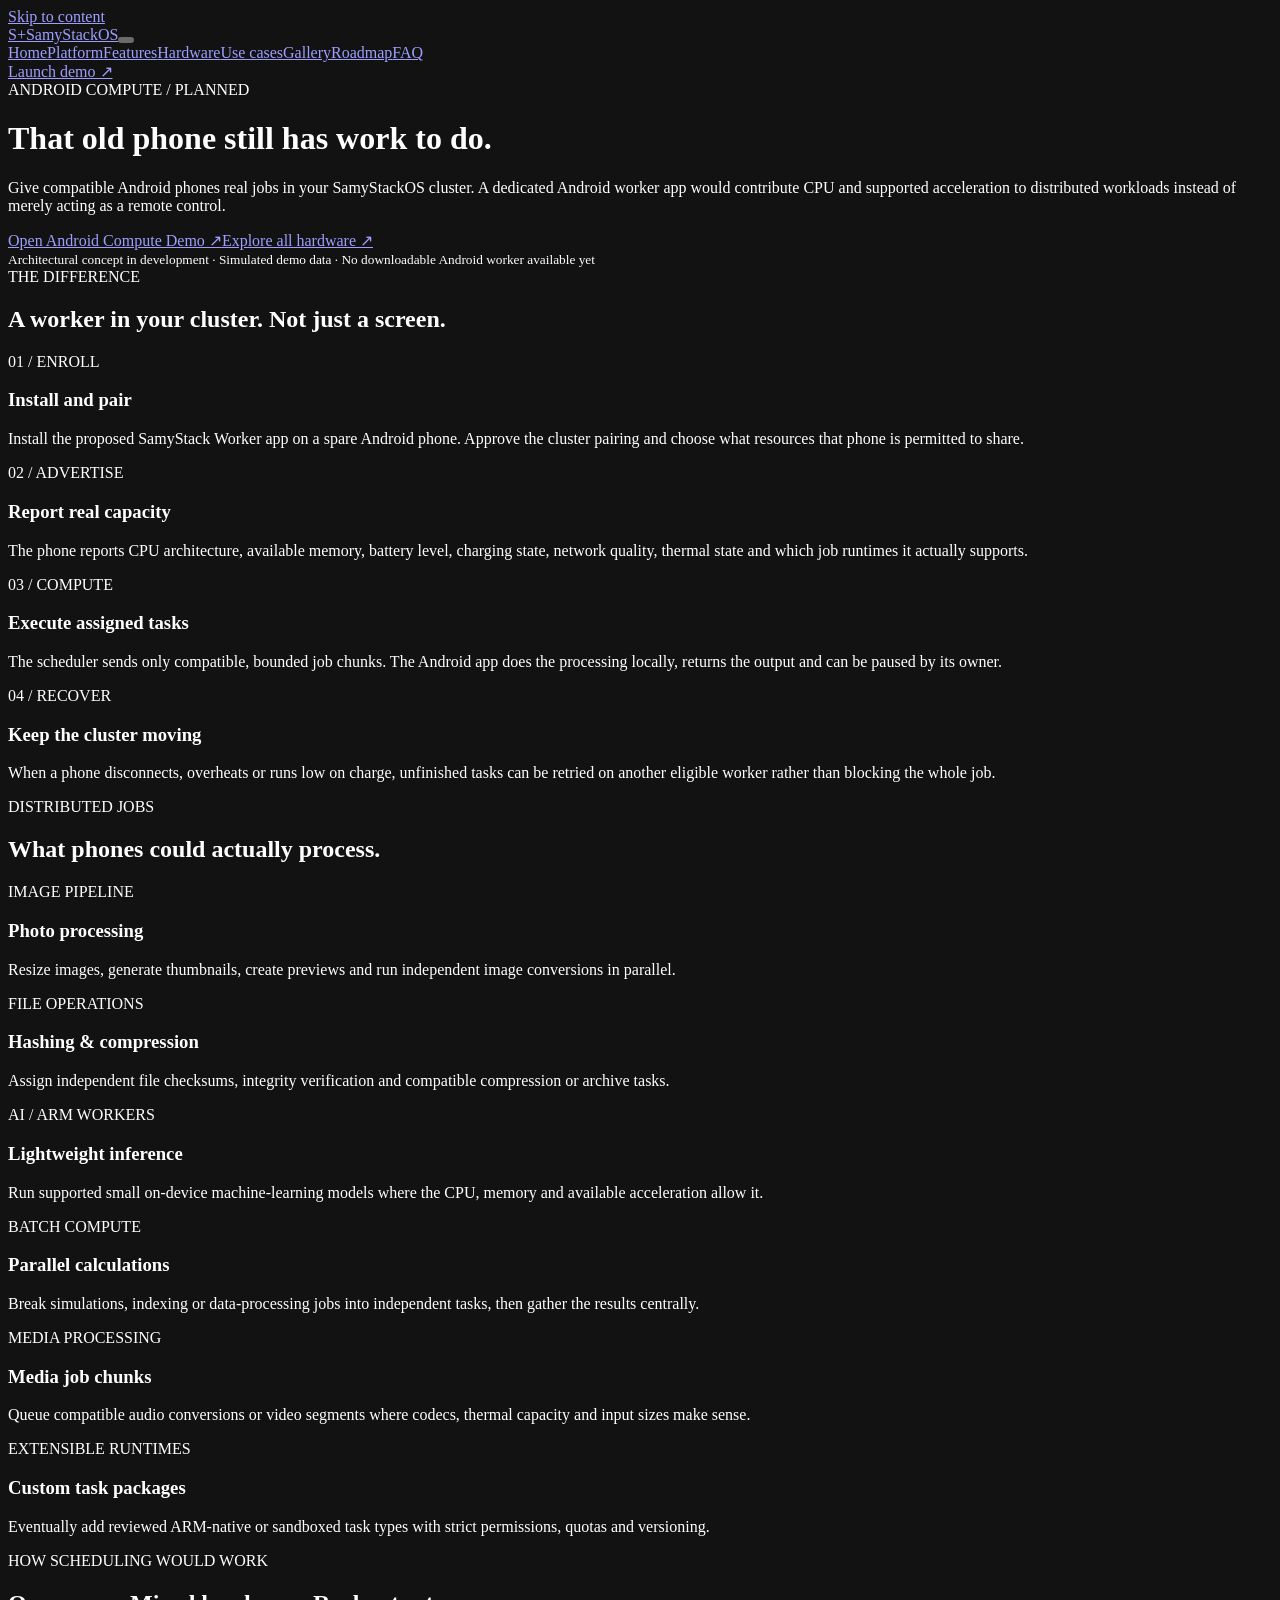
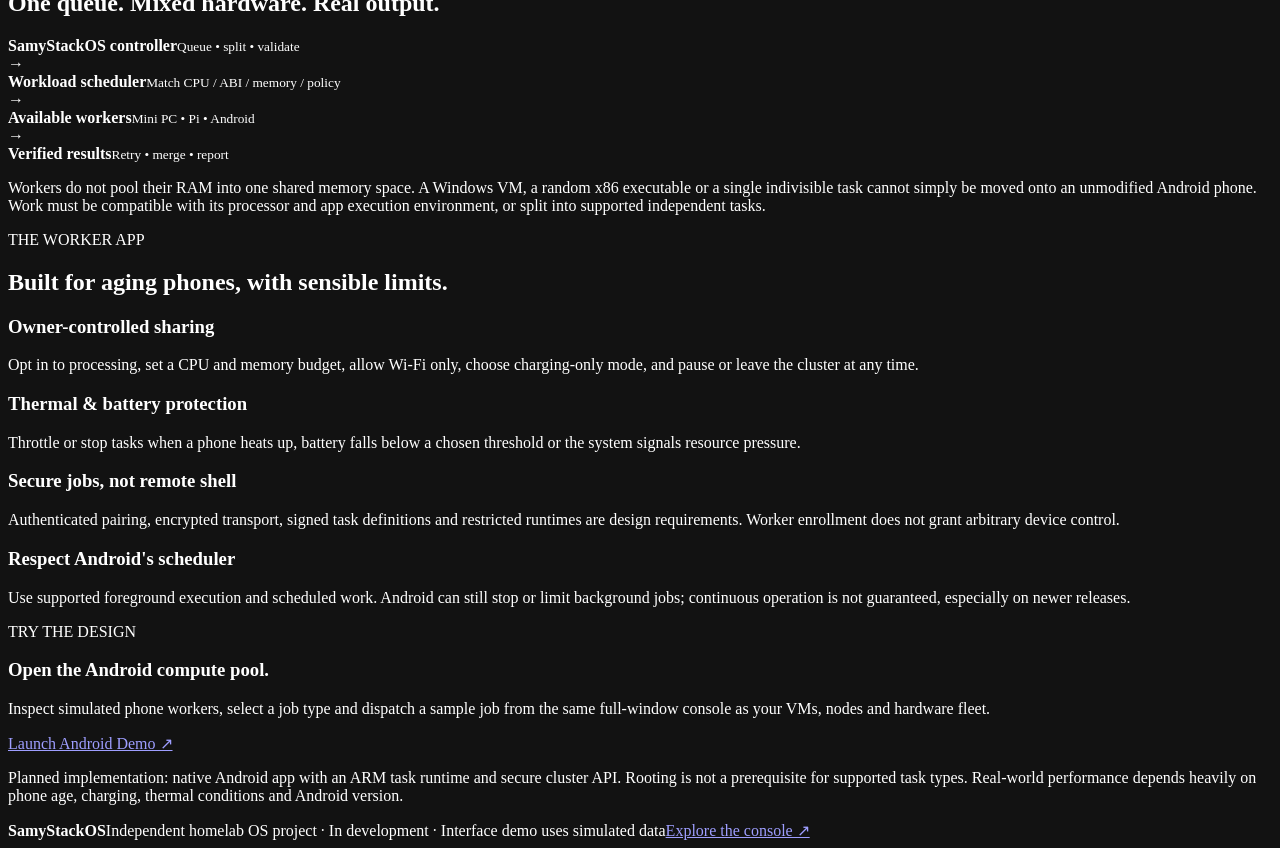
==== docs/android/index.html @ e575b6f7 "Add Android distributed compute worker architecture page" ====
<!doctype html><html lang="en"><head><meta charset="utf-8"><meta name="viewport" content="width=device-width,initial-scale=1"><meta name="theme-color" content="#101720"><meta name="color-scheme" content="dark"><meta name="description" content="Turn compatible spare Android phones into opt-in distributed compute workers for your SamyStackOS cluster."><title>Android Compute Workers | SamyStackOS</title><link rel="icon" href="/favicon.svg" type="image/svg+xml"><link rel="stylesheet" href="/styles.css?v=pages-20261114-1"><link rel="stylesheet" href="/site-v2.css?v=pages-20261114-1"><script src="/app.js?v=pages-20261114-1" defer></script></head><body class="multipage"><a href="#main" class="skip">Skip to content</a><header class="multi-header"><div class="multi-container multi-header-inner"><a class="multi-logo" href="/"><span class="multi-logo-badge">S+</span>SamyStack<span>OS</span></a><button class="nav-toggle" aria-label="Open menu" aria-controls="nav" aria-expanded="false" type="button"><span></span><span></span><span></span></button><nav class="nav multi-nav" id="nav"><a href="/">Home</a><a href="/platform/">Platform</a><a href="/features/">Features</a><a href="/hardware/">Hardware</a><a href="/use-cases/">Use cases</a><a href="/gallery/">Gallery</a><a href="/roadmap/">Roadmap</a><a href="/faq/">FAQ</a></nav><a class="multi-demo-link" href="/demo/?view=hardware">Launch demo ↗</a></div></header><main id="main">
<div class="multi-intro android-intro"><div class="multi-container"><span class="multi-eyebrow">ANDROID COMPUTE / PLANNED</span><h1>That old phone still has work to do.</h1><p>Give compatible Android phones real jobs in your SamyStackOS cluster. A dedicated Android worker app would contribute CPU and supported acceleration to distributed workloads instead of merely acting as a remote control.</p><div class="multi-buttons"><a class="multi-primary" href="/demo/?view=android">Open Android Compute Demo ↗</a><a class="multi-secondary" href="/hardware/">Explore all hardware ↗</a></div><small class="android-fine">Architectural concept in development · Simulated demo data · No downloadable Android worker available yet</small></div></div>
<section class="multi-block"><div class="multi-container"><span class="multi-eyebrow">THE DIFFERENCE</span><h2>A worker in your cluster. Not just a screen.</h2><div class="android-grid">
<article class="android-panel"><span class="android-num">01 / ENROLL</span><h3>Install and pair</h3><p>Install the proposed SamyStack Worker app on a spare Android phone. Approve the cluster pairing and choose what resources that phone is permitted to share.</p></article>
<article class="android-panel"><span class="android-num">02 / ADVERTISE</span><h3>Report real capacity</h3><p>The phone reports CPU architecture, available memory, battery level, charging state, network quality, thermal state and which job runtimes it actually supports.</p></article>
<article class="android-panel"><span class="android-num">03 / COMPUTE</span><h3>Execute assigned tasks</h3><p>The scheduler sends only compatible, bounded job chunks. The Android app does the processing locally, returns the output and can be paused by its owner.</p></article>
<article class="android-panel"><span class="android-num">04 / RECOVER</span><h3>Keep the cluster moving</h3><p>When a phone disconnects, overheats or runs low on charge, unfinished tasks can be retried on another eligible worker rather than blocking the whole job.</p></article></div></div></section>
<section class="multi-block android-tint"><div class="multi-container"><span class="multi-eyebrow">DISTRIBUTED JOBS</span><h2>What phones could actually process.</h2><div class="multi-grid">
<div class="multi-tile"><span class="multi-tile-meta">IMAGE PIPELINE</span><h3>Photo processing</h3><p>Resize images, generate thumbnails, create previews and run independent image conversions in parallel.</p></div>
<div class="multi-tile"><span class="multi-tile-meta">FILE OPERATIONS</span><h3>Hashing & compression</h3><p>Assign independent file checksums, integrity verification and compatible compression or archive tasks.</p></div>
<div class="multi-tile"><span class="multi-tile-meta">AI / ARM WORKERS</span><h3>Lightweight inference</h3><p>Run supported small on-device machine-learning models where the CPU, memory and available acceleration allow it.</p></div>
<div class="multi-tile"><span class="multi-tile-meta">BATCH COMPUTE</span><h3>Parallel calculations</h3><p>Break simulations, indexing or data-processing jobs into independent tasks, then gather the results centrally.</p></div>
<div class="multi-tile"><span class="multi-tile-meta">MEDIA PROCESSING</span><h3>Media job chunks</h3><p>Queue compatible audio conversions or video segments where codecs, thermal capacity and input sizes make sense.</p></div>
<div class="multi-tile"><span class="multi-tile-meta">EXTENSIBLE RUNTIMES</span><h3>Custom task packages</h3><p>Eventually add reviewed ARM-native or sandboxed task types with strict permissions, quotas and versioning.</p></div></div></div></section>
<section class="multi-block"><div class="multi-container"><span class="multi-eyebrow">HOW SCHEDULING WOULD WORK</span><h2>One queue. Mixed hardware. Real output.</h2><div class="android-flow" aria-label="Cluster distributes compatible chunks to compute nodes and Android phones"><div><strong>SamyStackOS controller</strong><small>Queue • split • validate</small></div><span aria-hidden="true">→</span><div><strong>Workload scheduler</strong><small>Match CPU / ABI / memory / policy</small></div><span aria-hidden="true">→</span><div><strong>Available workers</strong><small>Mini PC • Pi • Android</small></div><span aria-hidden="true">→</span><div><strong>Verified results</strong><small>Retry • merge • report</small></div></div><p class="android-note">Workers do not pool their RAM into one shared memory space. A Windows VM, a random x86 executable or a single indivisible task cannot simply be moved onto an unmodified Android phone. Work must be compatible with its processor and app execution environment, or split into supported independent tasks.</p></div></section>
<section class="multi-block android-tint"><div class="multi-container"><span class="multi-eyebrow">THE WORKER APP</span><h2>Built for aging phones, with sensible limits.</h2><div class="android-grid"><article class="android-panel"><h3>Owner-controlled sharing</h3><p>Opt in to processing, set a CPU and memory budget, allow Wi-Fi only, choose charging-only mode, and pause or leave the cluster at any time.</p></article><article class="android-panel"><h3>Thermal & battery protection</h3><p>Throttle or stop tasks when a phone heats up, battery falls below a chosen threshold or the system signals resource pressure.</p></article><article class="android-panel"><h3>Secure jobs, not remote shell</h3><p>Authenticated pairing, encrypted transport, signed task definitions and restricted runtimes are design requirements. Worker enrollment does not grant arbitrary device control.</p></article><article class="android-panel"><h3>Respect Android's scheduler</h3><p>Use supported foreground execution and scheduled work. Android can still stop or limit background jobs; continuous operation is not guaranteed, especially on newer releases.</p></article></div><div class="multi-demo-promo"><div><span class="multi-eyebrow">TRY THE DESIGN</span><h3>Open the Android compute pool.</h3><p>Inspect simulated phone workers, select a job type and dispatch a sample job from the same full-window console as your VMs, nodes and hardware fleet.</p></div><a class="multi-primary" href="/demo/?view=android">Launch Android Demo ↗</a></div><p class="android-fine">Planned implementation: native Android app with an ARM task runtime and secure cluster API. Rooting is not a prerequisite for supported task types. Real-world performance depends heavily on phone age, charging, thermal conditions and Android version.</p></div></section>
</main><footer class="multi-footer"><div class="multi-container"><strong>SamyStackOS</strong><span>Independent homelab OS project · In development · Interface demo uses simulated data</span><a href="/demo/">Explore the console ↗</a></div></footer><div id="demo-toast" class="demo-toast" role="status" aria-live="polite" hidden></div></body></html>
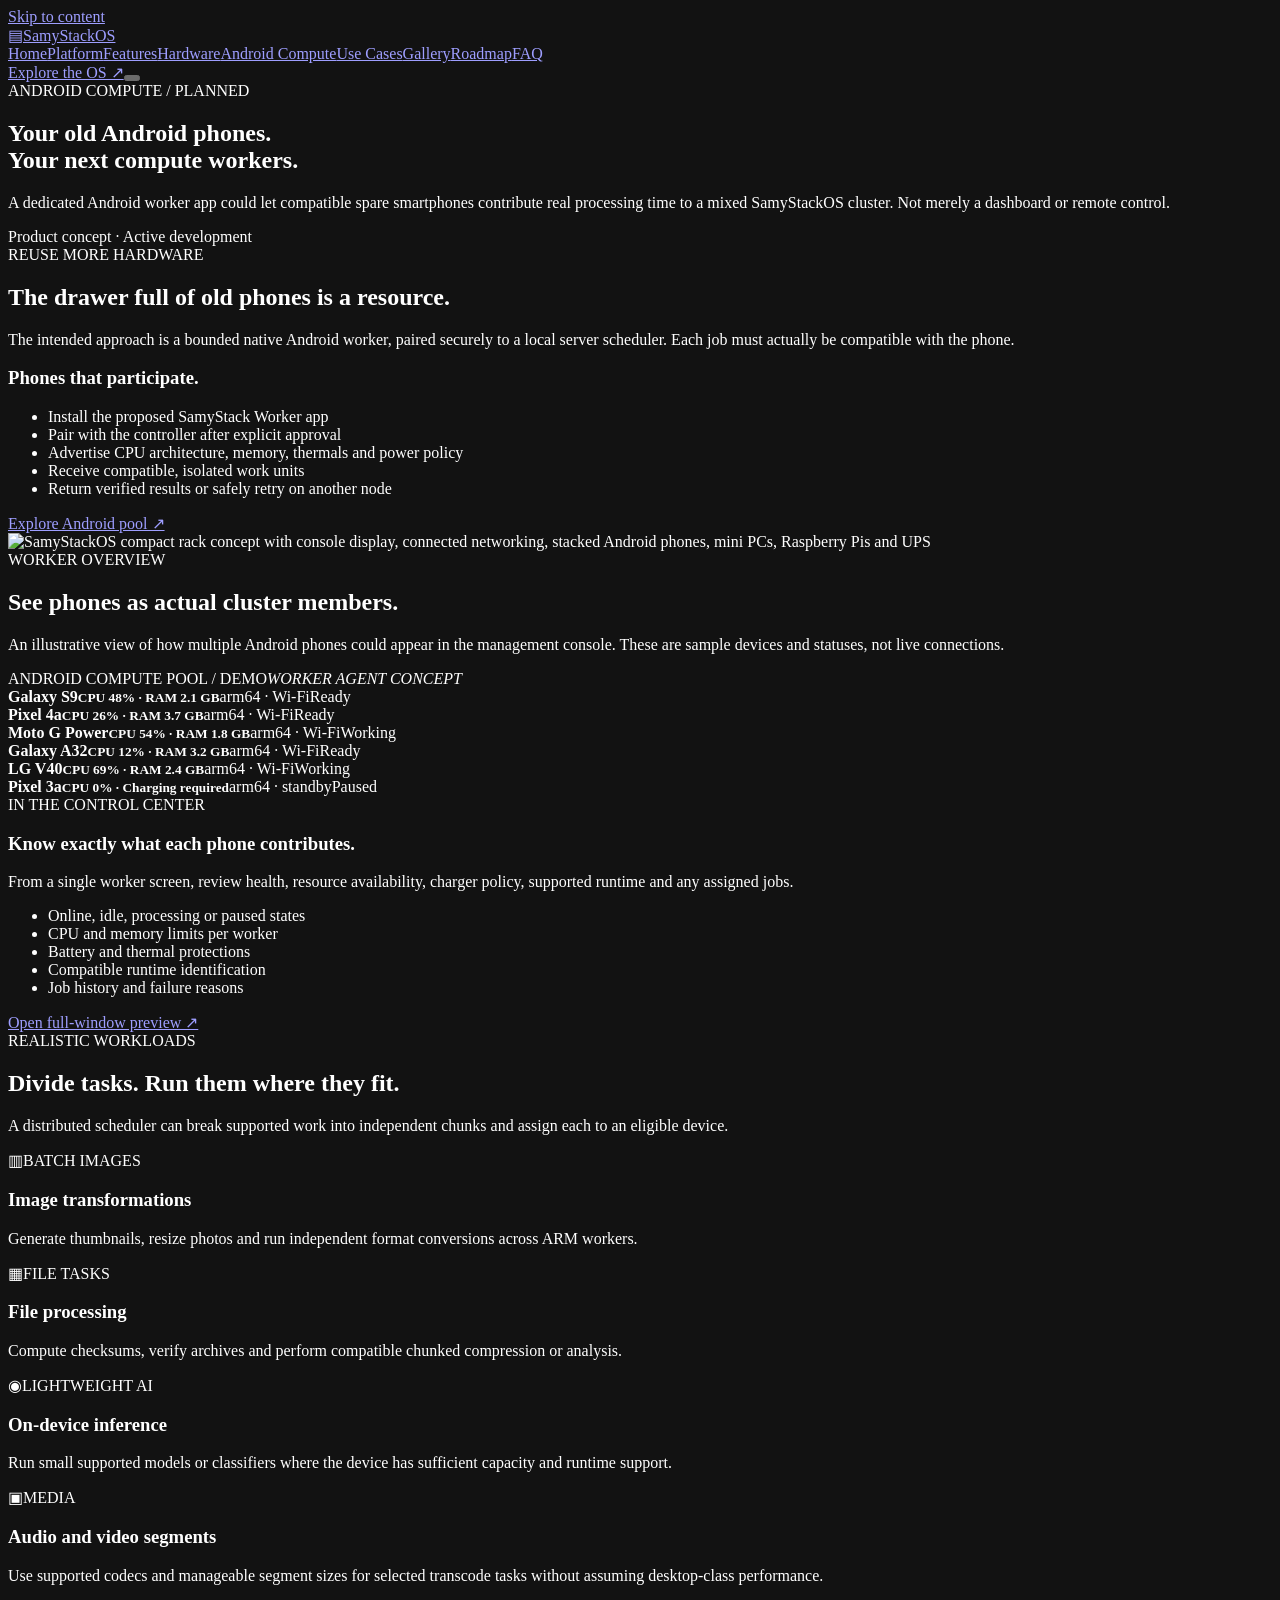
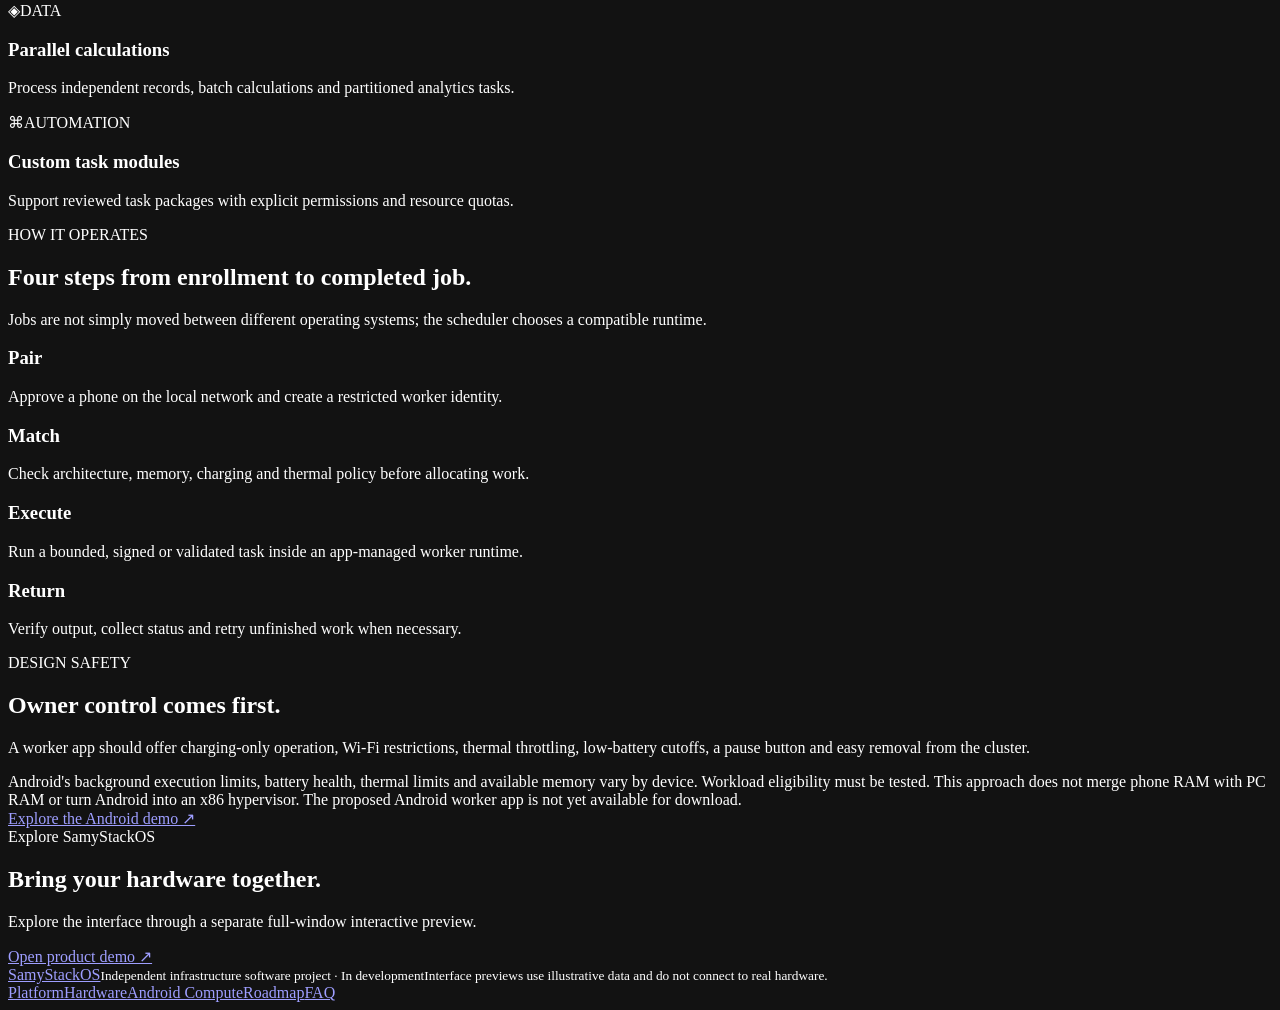
==== commit 19aed3d1: "Redesign all SamyStackOS pages with corporate rack-focused theme and dedicated Android compute secti" ====
--- a/docs/android/index.html
+++ b/docs/android/index.html
@@ -1,17 +1 @@
-<!doctype html><html lang="en"><head><meta charset="utf-8"><meta name="viewport" content="width=device-width,initial-scale=1"><meta name="theme-color" content="#101720"><meta name="color-scheme" content="dark"><meta name="description" content="Turn compatible spare Android phones into opt-in distributed compute workers for your SamyStackOS cluster."><title>Android Compute Workers | SamyStackOS</title><link rel="icon" href="/favicon.svg" type="image/svg+xml"><link rel="stylesheet" href="/styles.css?v=pages-20261114-1"><link rel="stylesheet" href="/site-v2.css?v=pages-20261114-1"><script src="/app.js?v=pages-20261114-1" defer></script></head><body class="multipage"><a href="#main" class="skip">Skip to content</a><header class="multi-header"><div class="multi-container multi-header-inner"><a class="multi-logo" href="/"><span class="multi-logo-badge">S+</span>SamyStack<span>OS</span></a><button class="nav-toggle" aria-label="Open menu" aria-controls="nav" aria-expanded="false" type="button"><span></span><span></span><span></span></button><nav class="nav multi-nav" id="nav"><a href="/">Home</a><a href="/platform/">Platform</a><a href="/features/">Features</a><a href="/hardware/">Hardware</a><a href="/use-cases/">Use cases</a><a href="/gallery/">Gallery</a><a href="/roadmap/">Roadmap</a><a href="/faq/">FAQ</a></nav><a class="multi-demo-link" href="/demo/?view=hardware">Launch demo ↗</a></div></header><main id="main">
-<div class="multi-intro android-intro"><div class="multi-container"><span class="multi-eyebrow">ANDROID COMPUTE / PLANNED</span><h1>That old phone still has work to do.</h1><p>Give compatible Android phones real jobs in your SamyStackOS cluster. A dedicated Android worker app would contribute CPU and supported acceleration to distributed workloads instead of merely acting as a remote control.</p><div class="multi-buttons"><a class="multi-primary" href="/demo/?view=android">Open Android Compute Demo ↗</a><a class="multi-secondary" href="/hardware/">Explore all hardware ↗</a></div><small class="android-fine">Architectural concept in development · Simulated demo data · No downloadable Android worker available yet</small></div></div>
-<section class="multi-block"><div class="multi-container"><span class="multi-eyebrow">THE DIFFERENCE</span><h2>A worker in your cluster. Not just a screen.</h2><div class="android-grid">
-<article class="android-panel"><span class="android-num">01 / ENROLL</span><h3>Install and pair</h3><p>Install the proposed SamyStack Worker app on a spare Android phone. Approve the cluster pairing and choose what resources that phone is permitted to share.</p></article>
-<article class="android-panel"><span class="android-num">02 / ADVERTISE</span><h3>Report real capacity</h3><p>The phone reports CPU architecture, available memory, battery level, charging state, network quality, thermal state and which job runtimes it actually supports.</p></article>
-<article class="android-panel"><span class="android-num">03 / COMPUTE</span><h3>Execute assigned tasks</h3><p>The scheduler sends only compatible, bounded job chunks. The Android app does the processing locally, returns the output and can be paused by its owner.</p></article>
-<article class="android-panel"><span class="android-num">04 / RECOVER</span><h3>Keep the cluster moving</h3><p>When a phone disconnects, overheats or runs low on charge, unfinished tasks can be retried on another eligible worker rather than blocking the whole job.</p></article></div></div></section>
-<section class="multi-block android-tint"><div class="multi-container"><span class="multi-eyebrow">DISTRIBUTED JOBS</span><h2>What phones could actually process.</h2><div class="multi-grid">
-<div class="multi-tile"><span class="multi-tile-meta">IMAGE PIPELINE</span><h3>Photo processing</h3><p>Resize images, generate thumbnails, create previews and run independent image conversions in parallel.</p></div>
-<div class="multi-tile"><span class="multi-tile-meta">FILE OPERATIONS</span><h3>Hashing & compression</h3><p>Assign independent file checksums, integrity verification and compatible compression or archive tasks.</p></div>
-<div class="multi-tile"><span class="multi-tile-meta">AI / ARM WORKERS</span><h3>Lightweight inference</h3><p>Run supported small on-device machine-learning models where the CPU, memory and available acceleration allow it.</p></div>
-<div class="multi-tile"><span class="multi-tile-meta">BATCH COMPUTE</span><h3>Parallel calculations</h3><p>Break simulations, indexing or data-processing jobs into independent tasks, then gather the results centrally.</p></div>
-<div class="multi-tile"><span class="multi-tile-meta">MEDIA PROCESSING</span><h3>Media job chunks</h3><p>Queue compatible audio conversions or video segments where codecs, thermal capacity and input sizes make sense.</p></div>
-<div class="multi-tile"><span class="multi-tile-meta">EXTENSIBLE RUNTIMES</span><h3>Custom task packages</h3><p>Eventually add reviewed ARM-native or sandboxed task types with strict permissions, quotas and versioning.</p></div></div></div></section>
-<section class="multi-block"><div class="multi-container"><span class="multi-eyebrow">HOW SCHEDULING WOULD WORK</span><h2>One queue. Mixed hardware. Real output.</h2><div class="android-flow" aria-label="Cluster distributes compatible chunks to compute nodes and Android phones"><div><strong>SamyStackOS controller</strong><small>Queue • split • validate</small></div><span aria-hidden="true">→</span><div><strong>Workload scheduler</strong><small>Match CPU / ABI / memory / policy</small></div><span aria-hidden="true">→</span><div><strong>Available workers</strong><small>Mini PC • Pi • Android</small></div><span aria-hidden="true">→</span><div><strong>Verified results</strong><small>Retry • merge • report</small></div></div><p class="android-note">Workers do not pool their RAM into one shared memory space. A Windows VM, a random x86 executable or a single indivisible task cannot simply be moved onto an unmodified Android phone. Work must be compatible with its processor and app execution environment, or split into supported independent tasks.</p></div></section>
-<section class="multi-block android-tint"><div class="multi-container"><span class="multi-eyebrow">THE WORKER APP</span><h2>Built for aging phones, with sensible limits.</h2><div class="android-grid"><article class="android-panel"><h3>Owner-controlled sharing</h3><p>Opt in to processing, set a CPU and memory budget, allow Wi-Fi only, choose charging-only mode, and pause or leave the cluster at any time.</p></article><article class="android-panel"><h3>Thermal & battery protection</h3><p>Throttle or stop tasks when a phone heats up, battery falls below a chosen threshold or the system signals resource pressure.</p></article><article class="android-panel"><h3>Secure jobs, not remote shell</h3><p>Authenticated pairing, encrypted transport, signed task definitions and restricted runtimes are design requirements. Worker enrollment does not grant arbitrary device control.</p></article><article class="android-panel"><h3>Respect Android's scheduler</h3><p>Use supported foreground execution and scheduled work. Android can still stop or limit background jobs; continuous operation is not guaranteed, especially on newer releases.</p></article></div><div class="multi-demo-promo"><div><span class="multi-eyebrow">TRY THE DESIGN</span><h3>Open the Android compute pool.</h3><p>Inspect simulated phone workers, select a job type and dispatch a sample job from the same full-window console as your VMs, nodes and hardware fleet.</p></div><a class="multi-primary" href="/demo/?view=android">Launch Android Demo ↗</a></div><p class="android-fine">Planned implementation: native Android app with an ARM task runtime and secure cluster API. Rooting is not a prerequisite for supported task types. Real-world performance depends heavily on phone age, charging, thermal conditions and Android version.</p></div></section>
-</main><footer class="multi-footer"><div class="multi-container"><strong>SamyStackOS</strong><span>Independent homelab OS project · In development · Interface demo uses simulated data</span><a href="/demo/">Explore the console ↗</a></div></footer><div id="demo-toast" class="demo-toast" role="status" aria-live="polite" hidden></div></body></html>+<!doctype html><html lang="en"><head><meta charset="utf-8"><meta name="viewport" content="width=device-width,initial-scale=1"><meta name="theme-color" content="#0b131d"><meta name="color-scheme" content="dark"><title>Android Compute | SamyStackOS</title><meta name="description" content="Repurpose old Android phones as secure, opt-in distributed compute workers in a SamyStackOS cluster."><link rel="icon" href="/favicon.svg" type="image/svg+xml"><link rel="stylesheet" href="/rack-theme.css?v=20261114b"><script defer src="/site-theme.js?v=20261114b"></script></head><body class="rack-site"><div class="topline"></div><a href="#main" class="skip-link">Skip to content</a><header class="site-nav"><div class="wrap nav-shell"><a href="/" class="brand" aria-label="SamyStackOS home"><span class="brand-symbol">▤</span><span class="brand-name">SamyStack<span>OS</span></span></a><nav id="main-menu" class="desktop-links" aria-label="Main navigation"><a href="/">Home</a><a href="/platform/">Platform</a><a href="/features/">Features</a><a href="/hardware/">Hardware</a><a href="/android/" aria-current="page">Android Compute</a><a href="/use-cases/">Use Cases</a><a href="/gallery/">Gallery</a><a href="/roadmap/">Roadmap</a><a href="/faq/">FAQ</a></nav><a class="nav-action" href="/demo/?view=overview">Explore the OS ↗</a><button type="button" class="menu-toggle" aria-label="Open navigation" aria-controls="main-menu" aria-expanded="false"><i></i><i></i><i></i></button></div></header><main id="main"><section class="page-intro"><div class="wrap"><span class="eyebrow">ANDROID COMPUTE / PLANNED</span><h1>Your old Android phones.<br><span class='blue'>Your next compute workers.</span></h1><p>A dedicated Android worker app could let compatible spare smartphones contribute real processing time to a mixed SamyStackOS cluster. Not merely a dashboard or remote control.</p><div class="status-line">Product concept · Active development</div></div></section><section class="segment "><div class="wrap"><div class="section-lead"><span class="eyebrow">REUSE MORE HARDWARE</span><h2>The drawer full of old phones is a resource.</h2><p>The intended approach is a bounded native Android worker, paired securely to a local server scheduler. Each job must actually be compatible with the phone.</p></div><div class="split"><div><h3>Phones that participate.</h3><ul class="bullet-list"><li>Install the proposed SamyStack Worker app</li><li>Pair with the controller after explicit approval</li><li>Advertise CPU architecture, memory, thermals and power policy</li><li>Receive compatible, isolated work units</li><li>Return verified results or safely retry on another node</li></ul><div class="btn-group"><a href="/demo/?view=android" class="btn-primary">Explore Android pool ↗</a></div></div><div class="rack-preview"><img src="/rack-architecture.svg" alt="SamyStackOS compact rack concept with console display, connected networking, stacked Android phones, mini PCs, Raspberry Pis and UPS" loading="lazy"></div></div></div></section><section class="segment alt"><div class="wrap"><div class="section-lead"><span class="eyebrow">WORKER OVERVIEW</span><h2>See phones as actual cluster members.</h2><p>An illustrative view of how multiple Android phones could appear in the management console. These are sample devices and statuses, not live connections.</p></div><div class="split"><div class="device-ui" aria-label="Illustrative Android worker pool screenshot"><div class="device-ui-title"><span>ANDROID COMPUTE POOL / DEMO</span><em>WORKER AGENT CONCEPT</em></div><div class="device-ui-row"><strong>Galaxy S9<small>CPU 48% · RAM 2.1 GB</small></strong><span>arm64 · Wi-Fi</span><span class="online">Ready</span></div><div class="device-ui-row"><strong>Pixel 4a<small>CPU 26% · RAM 3.7 GB</small></strong><span>arm64 · Wi-Fi</span><span class="online">Ready</span></div><div class="device-ui-row"><strong>Moto G Power<small>CPU 54% · RAM 1.8 GB</small></strong><span>arm64 · Wi-Fi</span><span class="online">Working</span></div><div class="device-ui-row"><strong>Galaxy A32<small>CPU 12% · RAM 3.2 GB</small></strong><span>arm64 · Wi-Fi</span><span class="online">Ready</span></div><div class="device-ui-row"><strong>LG V40<small>CPU 69% · RAM 2.4 GB</small></strong><span>arm64 · Wi-Fi</span><span class="online">Working</span></div><div class="device-ui-row"><strong>Pixel 3a<small>CPU 0% · Charging required</small></strong><span>arm64 · standby</span><span class="idle">Paused</span></div></div><div><span class="eyebrow">IN THE CONTROL CENTER</span><h3>Know exactly what each phone contributes.</h3><p>From a single worker screen, review health, resource availability, charger policy, supported runtime and any assigned jobs.</p><ul class="bullet-list"><li>Online, idle, processing or paused states</li><li>CPU and memory limits per worker</li><li>Battery and thermal protections</li><li>Compatible runtime identification</li><li>Job history and failure reasons</li></ul><a class="btn-secondary" href="/demo/?view=android">Open full-window preview ↗</a></div></div></div></section><section class="segment "><div class="wrap"><div class="section-lead"><span class="eyebrow">REALISTIC WORKLOADS</span><h2>Divide tasks. Run them where they fit.</h2><p>A distributed scheduler can break supported work into independent chunks and assign each to an eligible device.</p></div><div class="section-grid "><article class="tile"><span class="tile-icon" aria-hidden="true">▥</span><span class="tiny">BATCH IMAGES</span><h3>Image transformations</h3><p>Generate thumbnails, resize photos and run independent format conversions across ARM workers.</p></article><article class="tile"><span class="tile-icon" aria-hidden="true">▦</span><span class="tiny">FILE TASKS</span><h3>File processing</h3><p>Compute checksums, verify archives and perform compatible chunked compression or analysis.</p></article><article class="tile"><span class="tile-icon" aria-hidden="true">◉</span><span class="tiny">LIGHTWEIGHT AI</span><h3>On-device inference</h3><p>Run small supported models or classifiers where the device has sufficient capacity and runtime support.</p></article><article class="tile"><span class="tile-icon" aria-hidden="true">▣</span><span class="tiny">MEDIA</span><h3>Audio and video segments</h3><p>Use supported codecs and manageable segment sizes for selected transcode tasks without assuming desktop-class performance.</p></article><article class="tile"><span class="tile-icon" aria-hidden="true">◈</span><span class="tiny">DATA</span><h3>Parallel calculations</h3><p>Process independent records, batch calculations and partitioned analytics tasks.</p></article><article class="tile"><span class="tile-icon" aria-hidden="true">⌘</span><span class="tiny">AUTOMATION</span><h3>Custom task modules</h3><p>Support reviewed task packages with explicit permissions and resource quotas.</p></article></div></div></section><section class="segment alt"><div class="wrap"><div class="section-lead"><span class="eyebrow">HOW IT OPERATES</span><h2>Four steps from enrollment to completed job.</h2><p>Jobs are not simply moved between different operating systems; the scheduler chooses a compatible runtime.</p></div><div class="steps"><article class="step"><h3>Pair</h3><p>Approve a phone on the local network and create a restricted worker identity.</p></article><article class="step"><h3>Match</h3><p>Check architecture, memory, charging and thermal policy before allocating work.</p></article><article class="step"><h3>Execute</h3><p>Run a bounded, signed or validated task inside an app-managed worker runtime.</p></article><article class="step"><h3>Return</h3><p>Verify output, collect status and retry unfinished work when necessary.</p></article></div></div></section><section class="segment "><div class="wrap"><div class="section-lead"><span class="eyebrow">DESIGN SAFETY</span><h2>Owner control comes first.</h2><p>A worker app should offer charging-only operation, Wi-Fi restrictions, thermal throttling, low-battery cutoffs, a pause button and easy removal from the cluster.</p></div><div class="note">Android's background execution limits, battery health, thermal limits and available memory vary by device. Workload eligibility must be tested. This approach does not merge phone RAM with PC RAM or turn Android into an x86 hypervisor. The proposed Android worker app is not yet available for download.</div><div class="section-cta"><a class="btn-primary" href="/demo/?view=android">Explore the Android demo ↗</a></div></div></section></main><section class="bottom-band"><div class="wrap"><div><span class="eyebrow">Explore SamyStackOS</span><h2>Bring your hardware together.</h2><p>Explore the interface through a separate full-window interactive preview.</p></div><a class="btn-primary" href="/demo/?view=overview">Open product demo ↗</a></div></section><footer class="footer"><div class="wrap footer-shell"><div><a class="footer-brand" href="/">SamyStack<span>OS</span></a><small>Independent infrastructure software project · In development</small><small>Interface previews use illustrative data and do not connect to real hardware.</small></div><div class="footer-links"><a href="/platform/">Platform</a><a href="/hardware/">Hardware</a><a href="/android/">Android Compute</a><a href="/roadmap/">Roadmap</a><a href="/faq/">FAQ</a></div></div></footer></body></html>
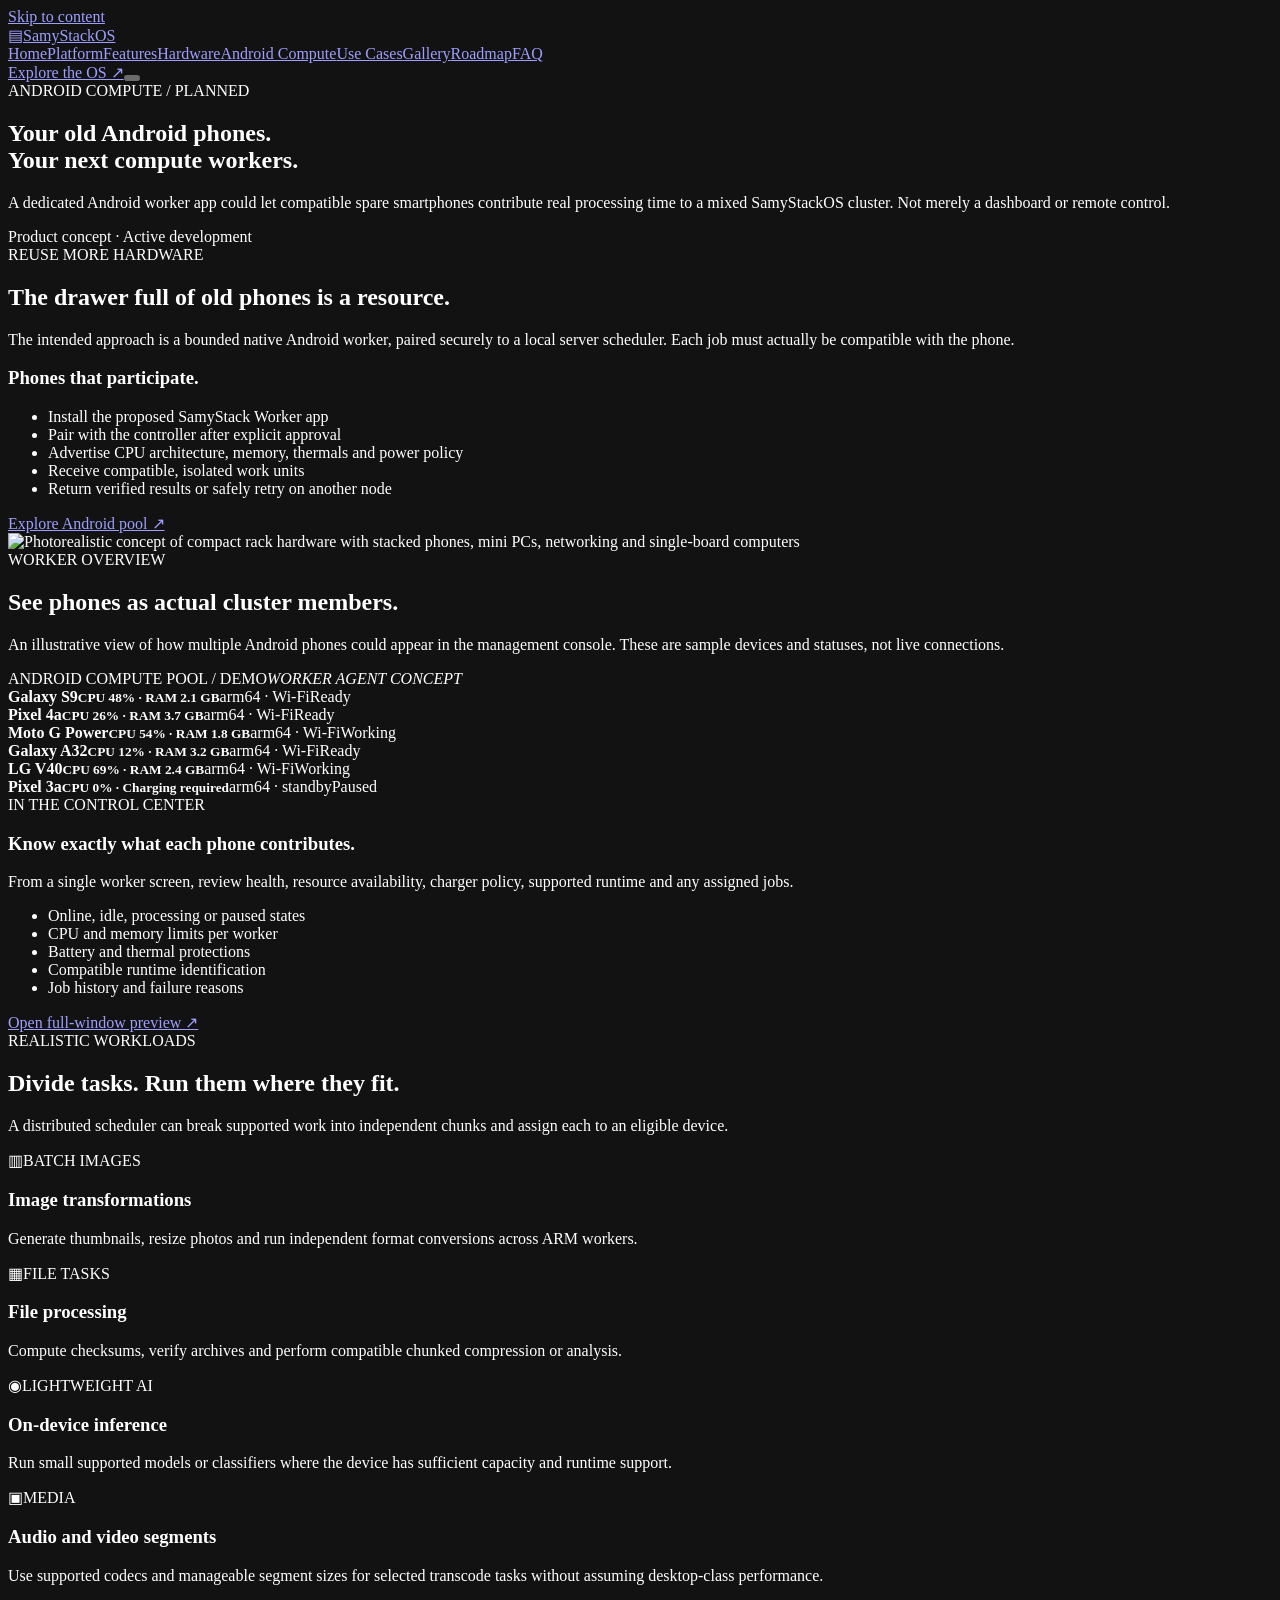
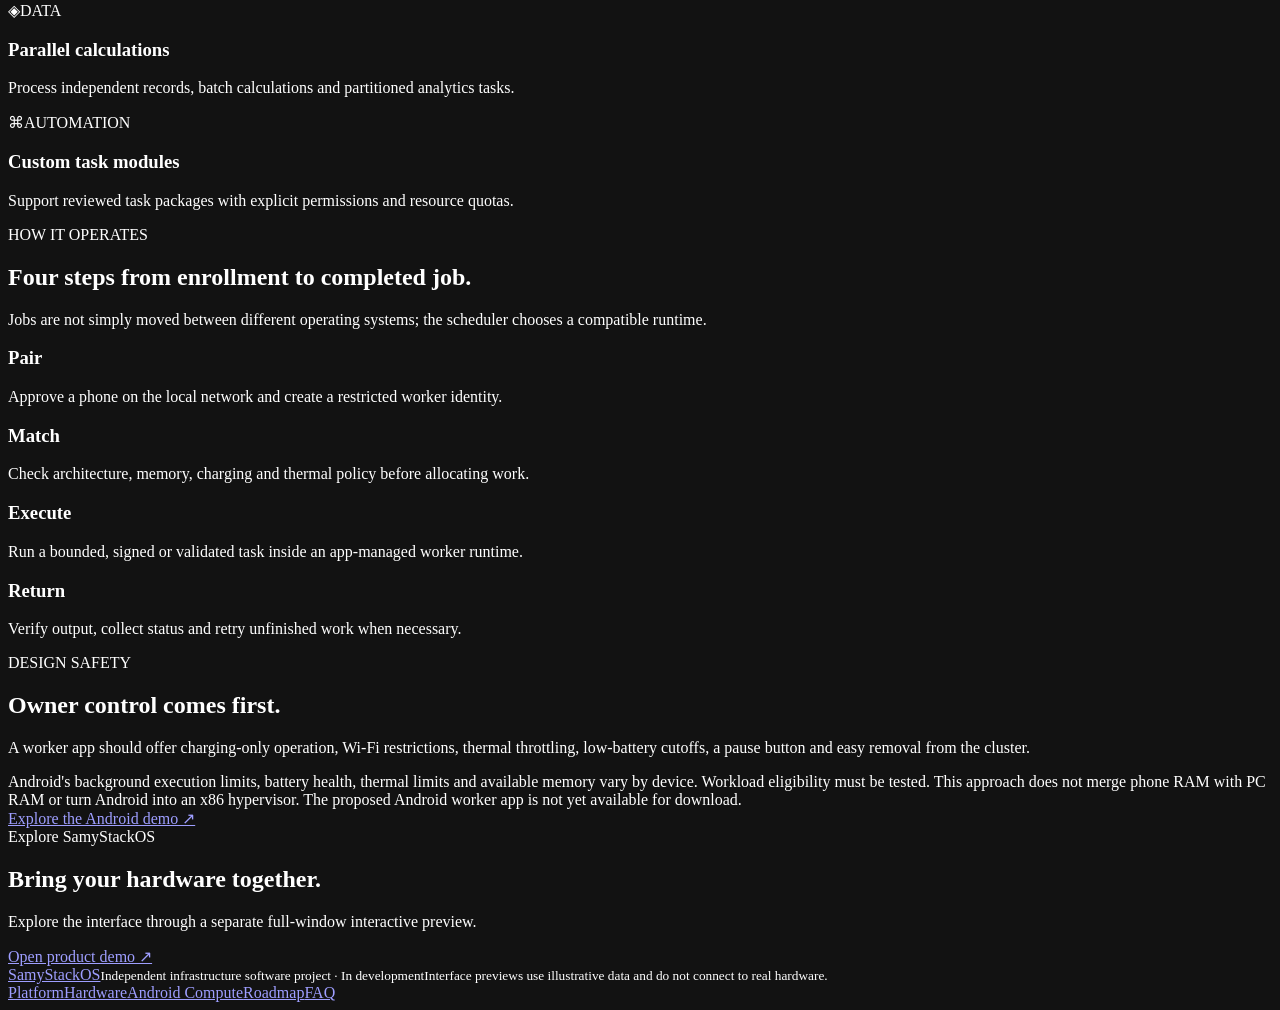
==== commit 3dcc7316: "Use photoreal rack imagery throughout marketing pages and refresh cache" ====
--- a/docs/android/index.html
+++ b/docs/android/index.html
@@ -1 +1 @@
-<!doctype html><html lang="en"><head><meta charset="utf-8"><meta name="viewport" content="width=device-width,initial-scale=1"><meta name="theme-color" content="#0b131d"><meta name="color-scheme" content="dark"><title>Android Compute | SamyStackOS</title><meta name="description" content="Repurpose old Android phones as secure, opt-in distributed compute workers in a SamyStackOS cluster."><link rel="icon" href="/favicon.svg" type="image/svg+xml"><link rel="stylesheet" href="/rack-theme.css?v=20261114b"><script defer src="/site-theme.js?v=20261114b"></script></head><body class="rack-site"><div class="topline"></div><a href="#main" class="skip-link">Skip to content</a><header class="site-nav"><div class="wrap nav-shell"><a href="/" class="brand" aria-label="SamyStackOS home"><span class="brand-symbol">▤</span><span class="brand-name">SamyStack<span>OS</span></span></a><nav id="main-menu" class="desktop-links" aria-label="Main navigation"><a href="/">Home</a><a href="/platform/">Platform</a><a href="/features/">Features</a><a href="/hardware/">Hardware</a><a href="/android/" aria-current="page">Android Compute</a><a href="/use-cases/">Use Cases</a><a href="/gallery/">Gallery</a><a href="/roadmap/">Roadmap</a><a href="/faq/">FAQ</a></nav><a class="nav-action" href="/demo/?view=overview">Explore the OS ↗</a><button type="button" class="menu-toggle" aria-label="Open navigation" aria-controls="main-menu" aria-expanded="false"><i></i><i></i><i></i></button></div></header><main id="main"><section class="page-intro"><div class="wrap"><span class="eyebrow">ANDROID COMPUTE / PLANNED</span><h1>Your old Android phones.<br><span class='blue'>Your next compute workers.</span></h1><p>A dedicated Android worker app could let compatible spare smartphones contribute real processing time to a mixed SamyStackOS cluster. Not merely a dashboard or remote control.</p><div class="status-line">Product concept · Active development</div></div></section><section class="segment "><div class="wrap"><div class="section-lead"><span class="eyebrow">REUSE MORE HARDWARE</span><h2>The drawer full of old phones is a resource.</h2><p>The intended approach is a bounded native Android worker, paired securely to a local server scheduler. Each job must actually be compatible with the phone.</p></div><div class="split"><div><h3>Phones that participate.</h3><ul class="bullet-list"><li>Install the proposed SamyStack Worker app</li><li>Pair with the controller after explicit approval</li><li>Advertise CPU architecture, memory, thermals and power policy</li><li>Receive compatible, isolated work units</li><li>Return verified results or safely retry on another node</li></ul><div class="btn-group"><a href="/demo/?view=android" class="btn-primary">Explore Android pool ↗</a></div></div><div class="rack-preview"><img src="/rack-architecture.svg" alt="SamyStackOS compact rack concept with console display, connected networking, stacked Android phones, mini PCs, Raspberry Pis and UPS" loading="lazy"></div></div></div></section><section class="segment alt"><div class="wrap"><div class="section-lead"><span class="eyebrow">WORKER OVERVIEW</span><h2>See phones as actual cluster members.</h2><p>An illustrative view of how multiple Android phones could appear in the management console. These are sample devices and statuses, not live connections.</p></div><div class="split"><div class="device-ui" aria-label="Illustrative Android worker pool screenshot"><div class="device-ui-title"><span>ANDROID COMPUTE POOL / DEMO</span><em>WORKER AGENT CONCEPT</em></div><div class="device-ui-row"><strong>Galaxy S9<small>CPU 48% · RAM 2.1 GB</small></strong><span>arm64 · Wi-Fi</span><span class="online">Ready</span></div><div class="device-ui-row"><strong>Pixel 4a<small>CPU 26% · RAM 3.7 GB</small></strong><span>arm64 · Wi-Fi</span><span class="online">Ready</span></div><div class="device-ui-row"><strong>Moto G Power<small>CPU 54% · RAM 1.8 GB</small></strong><span>arm64 · Wi-Fi</span><span class="online">Working</span></div><div class="device-ui-row"><strong>Galaxy A32<small>CPU 12% · RAM 3.2 GB</small></strong><span>arm64 · Wi-Fi</span><span class="online">Ready</span></div><div class="device-ui-row"><strong>LG V40<small>CPU 69% · RAM 2.4 GB</small></strong><span>arm64 · Wi-Fi</span><span class="online">Working</span></div><div class="device-ui-row"><strong>Pixel 3a<small>CPU 0% · Charging required</small></strong><span>arm64 · standby</span><span class="idle">Paused</span></div></div><div><span class="eyebrow">IN THE CONTROL CENTER</span><h3>Know exactly what each phone contributes.</h3><p>From a single worker screen, review health, resource availability, charger policy, supported runtime and any assigned jobs.</p><ul class="bullet-list"><li>Online, idle, processing or paused states</li><li>CPU and memory limits per worker</li><li>Battery and thermal protections</li><li>Compatible runtime identification</li><li>Job history and failure reasons</li></ul><a class="btn-secondary" href="/demo/?view=android">Open full-window preview ↗</a></div></div></div></section><section class="segment "><div class="wrap"><div class="section-lead"><span class="eyebrow">REALISTIC WORKLOADS</span><h2>Divide tasks. Run them where they fit.</h2><p>A distributed scheduler can break supported work into independent chunks and assign each to an eligible device.</p></div><div class="section-grid "><article class="tile"><span class="tile-icon" aria-hidden="true">▥</span><span class="tiny">BATCH IMAGES</span><h3>Image transformations</h3><p>Generate thumbnails, resize photos and run independent format conversions across ARM workers.</p></article><article class="tile"><span class="tile-icon" aria-hidden="true">▦</span><span class="tiny">FILE TASKS</span><h3>File processing</h3><p>Compute checksums, verify archives and perform compatible chunked compression or analysis.</p></article><article class="tile"><span class="tile-icon" aria-hidden="true">◉</span><span class="tiny">LIGHTWEIGHT AI</span><h3>On-device inference</h3><p>Run small supported models or classifiers where the device has sufficient capacity and runtime support.</p></article><article class="tile"><span class="tile-icon" aria-hidden="true">▣</span><span class="tiny">MEDIA</span><h3>Audio and video segments</h3><p>Use supported codecs and manageable segment sizes for selected transcode tasks without assuming desktop-class performance.</p></article><article class="tile"><span class="tile-icon" aria-hidden="true">◈</span><span class="tiny">DATA</span><h3>Parallel calculations</h3><p>Process independent records, batch calculations and partitioned analytics tasks.</p></article><article class="tile"><span class="tile-icon" aria-hidden="true">⌘</span><span class="tiny">AUTOMATION</span><h3>Custom task modules</h3><p>Support reviewed task packages with explicit permissions and resource quotas.</p></article></div></div></section><section class="segment alt"><div class="wrap"><div class="section-lead"><span class="eyebrow">HOW IT OPERATES</span><h2>Four steps from enrollment to completed job.</h2><p>Jobs are not simply moved between different operating systems; the scheduler chooses a compatible runtime.</p></div><div class="steps"><article class="step"><h3>Pair</h3><p>Approve a phone on the local network and create a restricted worker identity.</p></article><article class="step"><h3>Match</h3><p>Check architecture, memory, charging and thermal policy before allocating work.</p></article><article class="step"><h3>Execute</h3><p>Run a bounded, signed or validated task inside an app-managed worker runtime.</p></article><article class="step"><h3>Return</h3><p>Verify output, collect status and retry unfinished work when necessary.</p></article></div></div></section><section class="segment "><div class="wrap"><div class="section-lead"><span class="eyebrow">DESIGN SAFETY</span><h2>Owner control comes first.</h2><p>A worker app should offer charging-only operation, Wi-Fi restrictions, thermal throttling, low-battery cutoffs, a pause button and easy removal from the cluster.</p></div><div class="note">Android's background execution limits, battery health, thermal limits and available memory vary by device. Workload eligibility must be tested. This approach does not merge phone RAM with PC RAM or turn Android into an x86 hypervisor. The proposed Android worker app is not yet available for download.</div><div class="section-cta"><a class="btn-primary" href="/demo/?view=android">Explore the Android demo ↗</a></div></div></section></main><section class="bottom-band"><div class="wrap"><div><span class="eyebrow">Explore SamyStackOS</span><h2>Bring your hardware together.</h2><p>Explore the interface through a separate full-window interactive preview.</p></div><a class="btn-primary" href="/demo/?view=overview">Open product demo ↗</a></div></section><footer class="footer"><div class="wrap footer-shell"><div><a class="footer-brand" href="/">SamyStack<span>OS</span></a><small>Independent infrastructure software project · In development</small><small>Interface previews use illustrative data and do not connect to real hardware.</small></div><div class="footer-links"><a href="/platform/">Platform</a><a href="/hardware/">Hardware</a><a href="/android/">Android Compute</a><a href="/roadmap/">Roadmap</a><a href="/faq/">FAQ</a></div></div></footer></body></html>+<!doctype html><html lang="en"><head><meta charset="utf-8"><meta name="viewport" content="width=device-width,initial-scale=1"><meta name="theme-color" content="#111611"><meta name="color-scheme" content="dark"><title>Android Compute | SamyStackOS</title><meta name="description" content="Repurpose old Android phones as secure, opt-in distributed compute workers in a SamyStackOS cluster."><link rel="icon" href="/favicon.svg" type="image/svg+xml"><link rel="stylesheet" href="/rack-theme.css?v=20261114photo1"><script defer src="/site-theme.js?v=20261114photo1"></script><link rel="canonical" href="https://samystack.com/android/"><meta property="og:type" content="website"><meta property="og:site_name" content="SamyStackOS"><meta property="og:title" content="Android Compute | SamyStackOS"><meta property="og:description" content="Repurpose old Android phones as secure, opt-in distributed compute workers in a SamyStackOS cluster."><meta property="og:url" content="https://samystack.com/android/"><meta property="og:image" content="https://samystack.com/images/rack-wall.webp"></head><body class="rack-site"><div class="topline"></div><a href="#main" class="skip-link">Skip to content</a><header class="site-nav"><div class="wrap nav-shell"><a href="/" class="brand" aria-label="SamyStackOS home"><span class="brand-symbol">▤</span><span class="brand-name">SamyStack<span>OS</span></span></a><nav id="main-menu" class="desktop-links" aria-label="Main navigation"><a href="/">Home</a><a href="/platform/">Platform</a><a href="/features/">Features</a><a href="/hardware/">Hardware</a><a href="/android/" aria-current="page">Android Compute</a><a href="/use-cases/">Use Cases</a><a href="/gallery/">Gallery</a><a href="/roadmap/">Roadmap</a><a href="/faq/">FAQ</a></nav><a class="nav-action" href="/demo/?view=overview">Explore the OS ↗</a><button type="button" class="menu-toggle" aria-label="Open navigation" aria-controls="main-menu" aria-expanded="false"><i></i><i></i><i></i></button></div></header><main id="main"><section class="page-intro"><div class="wrap"><span class="eyebrow">ANDROID COMPUTE / PLANNED</span><h1>Your old Android phones.<br><span class='blue'>Your next compute workers.</span></h1><p>A dedicated Android worker app could let compatible spare smartphones contribute real processing time to a mixed SamyStackOS cluster. Not merely a dashboard or remote control.</p><div class="status-line">Product concept · Active development</div></div></section><section class="segment "><div class="wrap"><div class="section-lead"><span class="eyebrow">REUSE MORE HARDWARE</span><h2>The drawer full of old phones is a resource.</h2><p>The intended approach is a bounded native Android worker, paired securely to a local server scheduler. Each job must actually be compatible with the phone.</p></div><div class="split"><div><h3>Phones that participate.</h3><ul class="bullet-list"><li>Install the proposed SamyStack Worker app</li><li>Pair with the controller after explicit approval</li><li>Advertise CPU architecture, memory, thermals and power policy</li><li>Receive compatible, isolated work units</li><li>Return verified results or safely retry on another node</li></ul><div class="btn-group"><a href="/demo/?view=android" class="btn-primary">Explore Android pool ↗</a></div></div><div class="rack-preview"><img src="/images/rack-wall.webp" alt="Photorealistic concept of compact rack hardware with stacked phones, mini PCs, networking and single-board computers" loading="lazy"></div></div></div></section><section class="segment alt"><div class="wrap"><div class="section-lead"><span class="eyebrow">WORKER OVERVIEW</span><h2>See phones as actual cluster members.</h2><p>An illustrative view of how multiple Android phones could appear in the management console. These are sample devices and statuses, not live connections.</p></div><div class="split"><div class="device-ui" aria-label="Illustrative Android worker pool screenshot"><div class="device-ui-title"><span>ANDROID COMPUTE POOL / DEMO</span><em>WORKER AGENT CONCEPT</em></div><div class="device-ui-row"><strong>Galaxy S9<small>CPU 48% · RAM 2.1 GB</small></strong><span>arm64 · Wi-Fi</span><span class="online">Ready</span></div><div class="device-ui-row"><strong>Pixel 4a<small>CPU 26% · RAM 3.7 GB</small></strong><span>arm64 · Wi-Fi</span><span class="online">Ready</span></div><div class="device-ui-row"><strong>Moto G Power<small>CPU 54% · RAM 1.8 GB</small></strong><span>arm64 · Wi-Fi</span><span class="online">Working</span></div><div class="device-ui-row"><strong>Galaxy A32<small>CPU 12% · RAM 3.2 GB</small></strong><span>arm64 · Wi-Fi</span><span class="online">Ready</span></div><div class="device-ui-row"><strong>LG V40<small>CPU 69% · RAM 2.4 GB</small></strong><span>arm64 · Wi-Fi</span><span class="online">Working</span></div><div class="device-ui-row"><strong>Pixel 3a<small>CPU 0% · Charging required</small></strong><span>arm64 · standby</span><span class="idle">Paused</span></div></div><div><span class="eyebrow">IN THE CONTROL CENTER</span><h3>Know exactly what each phone contributes.</h3><p>From a single worker screen, review health, resource availability, charger policy, supported runtime and any assigned jobs.</p><ul class="bullet-list"><li>Online, idle, processing or paused states</li><li>CPU and memory limits per worker</li><li>Battery and thermal protections</li><li>Compatible runtime identification</li><li>Job history and failure reasons</li></ul><a class="btn-secondary" href="/demo/?view=android">Open full-window preview ↗</a></div></div></div></section><section class="segment "><div class="wrap"><div class="section-lead"><span class="eyebrow">REALISTIC WORKLOADS</span><h2>Divide tasks. Run them where they fit.</h2><p>A distributed scheduler can break supported work into independent chunks and assign each to an eligible device.</p></div><div class="section-grid "><article class="tile"><span class="tile-icon" aria-hidden="true">▥</span><span class="tiny">BATCH IMAGES</span><h3>Image transformations</h3><p>Generate thumbnails, resize photos and run independent format conversions across ARM workers.</p></article><article class="tile"><span class="tile-icon" aria-hidden="true">▦</span><span class="tiny">FILE TASKS</span><h3>File processing</h3><p>Compute checksums, verify archives and perform compatible chunked compression or analysis.</p></article><article class="tile"><span class="tile-icon" aria-hidden="true">◉</span><span class="tiny">LIGHTWEIGHT AI</span><h3>On-device inference</h3><p>Run small supported models or classifiers where the device has sufficient capacity and runtime support.</p></article><article class="tile"><span class="tile-icon" aria-hidden="true">▣</span><span class="tiny">MEDIA</span><h3>Audio and video segments</h3><p>Use supported codecs and manageable segment sizes for selected transcode tasks without assuming desktop-class performance.</p></article><article class="tile"><span class="tile-icon" aria-hidden="true">◈</span><span class="tiny">DATA</span><h3>Parallel calculations</h3><p>Process independent records, batch calculations and partitioned analytics tasks.</p></article><article class="tile"><span class="tile-icon" aria-hidden="true">⌘</span><span class="tiny">AUTOMATION</span><h3>Custom task modules</h3><p>Support reviewed task packages with explicit permissions and resource quotas.</p></article></div></div></section><section class="segment alt"><div class="wrap"><div class="section-lead"><span class="eyebrow">HOW IT OPERATES</span><h2>Four steps from enrollment to completed job.</h2><p>Jobs are not simply moved between different operating systems; the scheduler chooses a compatible runtime.</p></div><div class="steps"><article class="step"><h3>Pair</h3><p>Approve a phone on the local network and create a restricted worker identity.</p></article><article class="step"><h3>Match</h3><p>Check architecture, memory, charging and thermal policy before allocating work.</p></article><article class="step"><h3>Execute</h3><p>Run a bounded, signed or validated task inside an app-managed worker runtime.</p></article><article class="step"><h3>Return</h3><p>Verify output, collect status and retry unfinished work when necessary.</p></article></div></div></section><section class="segment "><div class="wrap"><div class="section-lead"><span class="eyebrow">DESIGN SAFETY</span><h2>Owner control comes first.</h2><p>A worker app should offer charging-only operation, Wi-Fi restrictions, thermal throttling, low-battery cutoffs, a pause button and easy removal from the cluster.</p></div><div class="note">Android's background execution limits, battery health, thermal limits and available memory vary by device. Workload eligibility must be tested. This approach does not merge phone RAM with PC RAM or turn Android into an x86 hypervisor. The proposed Android worker app is not yet available for download.</div><div class="section-cta"><a class="btn-primary" href="/demo/?view=android">Explore the Android demo ↗</a></div></div></section></main><section class="bottom-band"><div class="wrap"><div><span class="eyebrow">Explore SamyStackOS</span><h2>Bring your hardware together.</h2><p>Explore the interface through a separate full-window interactive preview.</p></div><a class="btn-primary" href="/demo/?view=overview">Open product demo ↗</a></div></section><footer class="footer"><div class="wrap footer-shell"><div><a class="footer-brand" href="/">SamyStack<span>OS</span></a><small>Independent infrastructure software project · In development</small><small>Interface previews use illustrative data and do not connect to real hardware.</small></div><div class="footer-links"><a href="/platform/">Platform</a><a href="/hardware/">Hardware</a><a href="/android/">Android Compute</a><a href="/roadmap/">Roadmap</a><a href="/faq/">FAQ</a></div></div></footer></body></html>
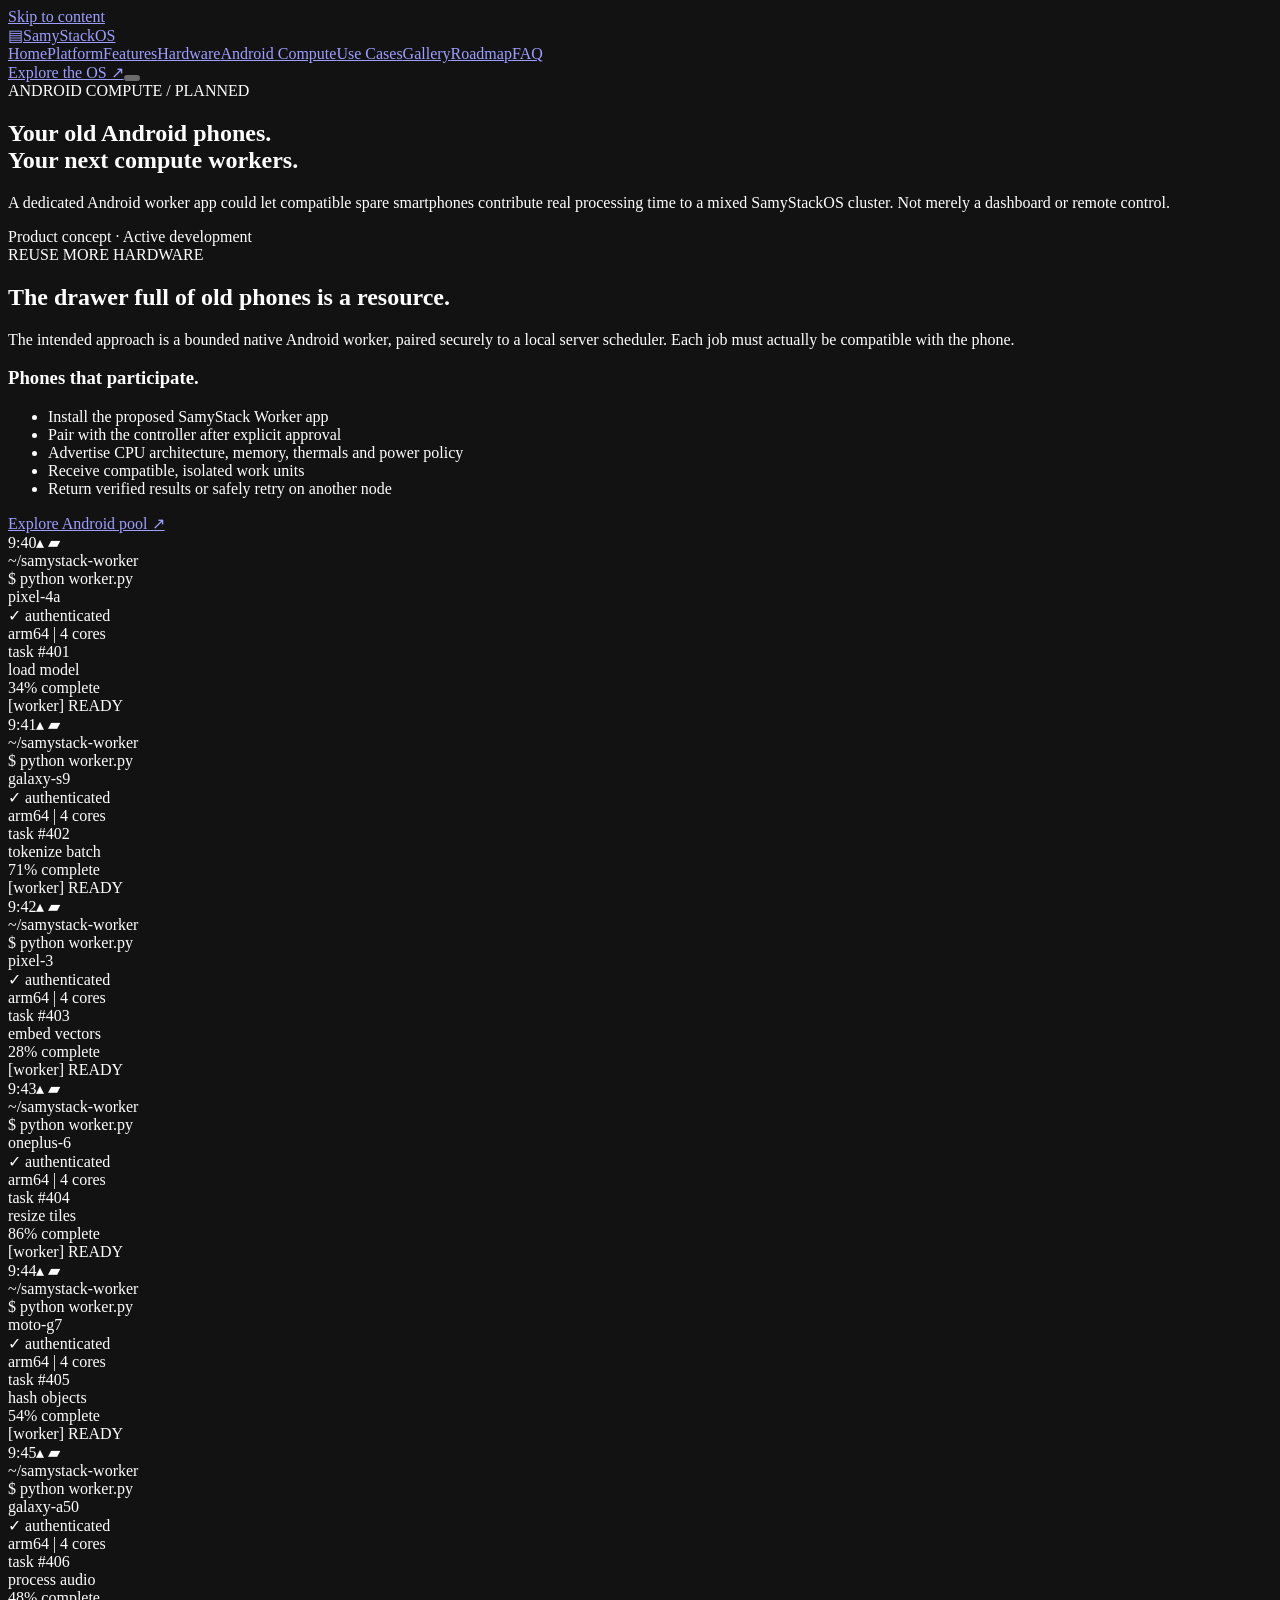
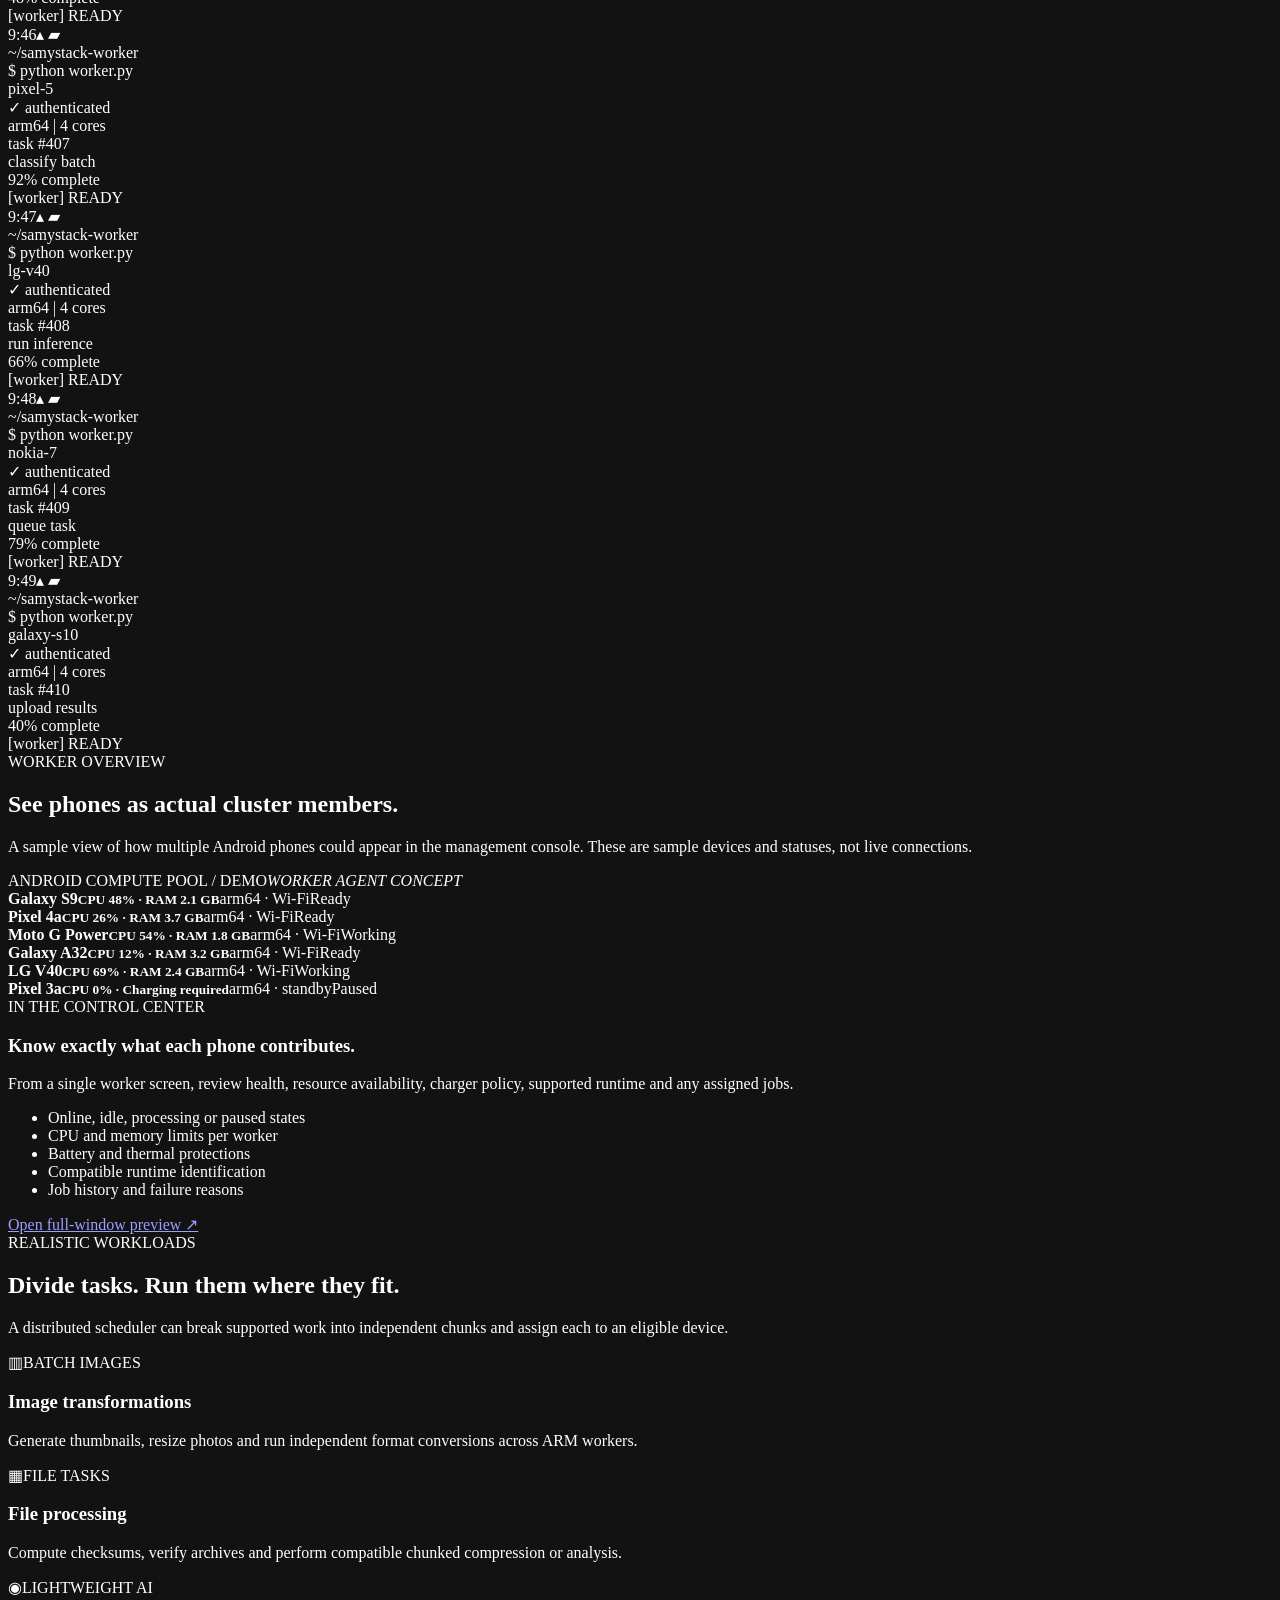
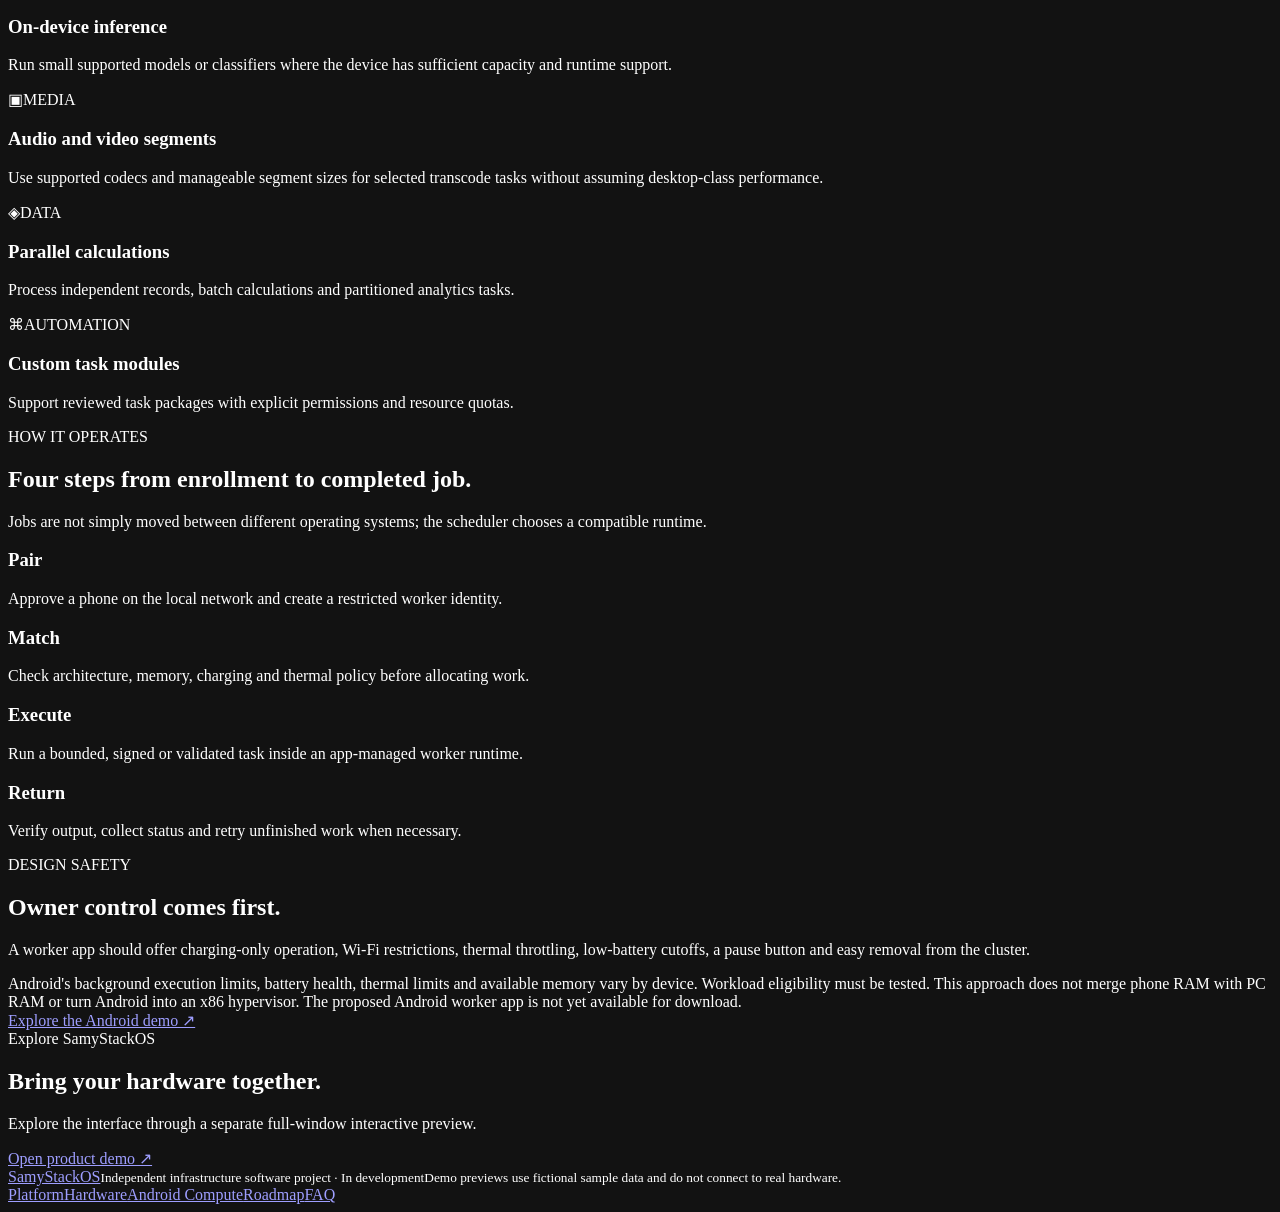
==== commit 31920db0: "Use Android-specific phone terminal visuals instead of repeating rack art" ====
--- a/docs/android/index.html
+++ b/docs/android/index.html
@@ -1 +1 @@
-<!doctype html><html lang="en"><head><meta charset="utf-8"><meta name="viewport" content="width=device-width,initial-scale=1"><meta name="theme-color" content="#111611"><meta name="color-scheme" content="dark"><title>Android Compute | SamyStackOS</title><meta name="description" content="Repurpose old Android phones as secure, opt-in distributed compute workers in a SamyStackOS cluster."><link rel="icon" href="/favicon.svg" type="image/svg+xml"><link rel="stylesheet" href="/rack-theme.css?v=20261114photo1"><script defer src="/site-theme.js?v=20261114photo1"></script><link rel="canonical" href="https://samystack.com/android/"><meta property="og:type" content="website"><meta property="og:site_name" content="SamyStackOS"><meta property="og:title" content="Android Compute | SamyStackOS"><meta property="og:description" content="Repurpose old Android phones as secure, opt-in distributed compute workers in a SamyStackOS cluster."><meta property="og:url" content="https://samystack.com/android/"><meta property="og:image" content="https://samystack.com/images/rack-wall.webp"></head><body class="rack-site"><div class="topline"></div><a href="#main" class="skip-link">Skip to content</a><header class="site-nav"><div class="wrap nav-shell"><a href="/" class="brand" aria-label="SamyStackOS home"><span class="brand-symbol">▤</span><span class="brand-name">SamyStack<span>OS</span></span></a><nav id="main-menu" class="desktop-links" aria-label="Main navigation"><a href="/">Home</a><a href="/platform/">Platform</a><a href="/features/">Features</a><a href="/hardware/">Hardware</a><a href="/android/" aria-current="page">Android Compute</a><a href="/use-cases/">Use Cases</a><a href="/gallery/">Gallery</a><a href="/roadmap/">Roadmap</a><a href="/faq/">FAQ</a></nav><a class="nav-action" href="/demo/?view=overview">Explore the OS ↗</a><button type="button" class="menu-toggle" aria-label="Open navigation" aria-controls="main-menu" aria-expanded="false"><i></i><i></i><i></i></button></div></header><main id="main"><section class="page-intro"><div class="wrap"><span class="eyebrow">ANDROID COMPUTE / PLANNED</span><h1>Your old Android phones.<br><span class='blue'>Your next compute workers.</span></h1><p>A dedicated Android worker app could let compatible spare smartphones contribute real processing time to a mixed SamyStackOS cluster. Not merely a dashboard or remote control.</p><div class="status-line">Product concept · Active development</div></div></section><section class="segment "><div class="wrap"><div class="section-lead"><span class="eyebrow">REUSE MORE HARDWARE</span><h2>The drawer full of old phones is a resource.</h2><p>The intended approach is a bounded native Android worker, paired securely to a local server scheduler. Each job must actually be compatible with the phone.</p></div><div class="split"><div><h3>Phones that participate.</h3><ul class="bullet-list"><li>Install the proposed SamyStack Worker app</li><li>Pair with the controller after explicit approval</li><li>Advertise CPU architecture, memory, thermals and power policy</li><li>Receive compatible, isolated work units</li><li>Return verified results or safely retry on another node</li></ul><div class="btn-group"><a href="/demo/?view=android" class="btn-primary">Explore Android pool ↗</a></div></div><div class="rack-preview"><img src="/images/rack-wall.webp" alt="Photorealistic concept of compact rack hardware with stacked phones, mini PCs, networking and single-board computers" loading="lazy"></div></div></div></section><section class="segment alt"><div class="wrap"><div class="section-lead"><span class="eyebrow">WORKER OVERVIEW</span><h2>See phones as actual cluster members.</h2><p>An illustrative view of how multiple Android phones could appear in the management console. These are sample devices and statuses, not live connections.</p></div><div class="split"><div class="device-ui" aria-label="Illustrative Android worker pool screenshot"><div class="device-ui-title"><span>ANDROID COMPUTE POOL / DEMO</span><em>WORKER AGENT CONCEPT</em></div><div class="device-ui-row"><strong>Galaxy S9<small>CPU 48% · RAM 2.1 GB</small></strong><span>arm64 · Wi-Fi</span><span class="online">Ready</span></div><div class="device-ui-row"><strong>Pixel 4a<small>CPU 26% · RAM 3.7 GB</small></strong><span>arm64 · Wi-Fi</span><span class="online">Ready</span></div><div class="device-ui-row"><strong>Moto G Power<small>CPU 54% · RAM 1.8 GB</small></strong><span>arm64 · Wi-Fi</span><span class="online">Working</span></div><div class="device-ui-row"><strong>Galaxy A32<small>CPU 12% · RAM 3.2 GB</small></strong><span>arm64 · Wi-Fi</span><span class="online">Ready</span></div><div class="device-ui-row"><strong>LG V40<small>CPU 69% · RAM 2.4 GB</small></strong><span>arm64 · Wi-Fi</span><span class="online">Working</span></div><div class="device-ui-row"><strong>Pixel 3a<small>CPU 0% · Charging required</small></strong><span>arm64 · standby</span><span class="idle">Paused</span></div></div><div><span class="eyebrow">IN THE CONTROL CENTER</span><h3>Know exactly what each phone contributes.</h3><p>From a single worker screen, review health, resource availability, charger policy, supported runtime and any assigned jobs.</p><ul class="bullet-list"><li>Online, idle, processing or paused states</li><li>CPU and memory limits per worker</li><li>Battery and thermal protections</li><li>Compatible runtime identification</li><li>Job history and failure reasons</li></ul><a class="btn-secondary" href="/demo/?view=android">Open full-window preview ↗</a></div></div></div></section><section class="segment "><div class="wrap"><div class="section-lead"><span class="eyebrow">REALISTIC WORKLOADS</span><h2>Divide tasks. Run them where they fit.</h2><p>A distributed scheduler can break supported work into independent chunks and assign each to an eligible device.</p></div><div class="section-grid "><article class="tile"><span class="tile-icon" aria-hidden="true">▥</span><span class="tiny">BATCH IMAGES</span><h3>Image transformations</h3><p>Generate thumbnails, resize photos and run independent format conversions across ARM workers.</p></article><article class="tile"><span class="tile-icon" aria-hidden="true">▦</span><span class="tiny">FILE TASKS</span><h3>File processing</h3><p>Compute checksums, verify archives and perform compatible chunked compression or analysis.</p></article><article class="tile"><span class="tile-icon" aria-hidden="true">◉</span><span class="tiny">LIGHTWEIGHT AI</span><h3>On-device inference</h3><p>Run small supported models or classifiers where the device has sufficient capacity and runtime support.</p></article><article class="tile"><span class="tile-icon" aria-hidden="true">▣</span><span class="tiny">MEDIA</span><h3>Audio and video segments</h3><p>Use supported codecs and manageable segment sizes for selected transcode tasks without assuming desktop-class performance.</p></article><article class="tile"><span class="tile-icon" aria-hidden="true">◈</span><span class="tiny">DATA</span><h3>Parallel calculations</h3><p>Process independent records, batch calculations and partitioned analytics tasks.</p></article><article class="tile"><span class="tile-icon" aria-hidden="true">⌘</span><span class="tiny">AUTOMATION</span><h3>Custom task modules</h3><p>Support reviewed task packages with explicit permissions and resource quotas.</p></article></div></div></section><section class="segment alt"><div class="wrap"><div class="section-lead"><span class="eyebrow">HOW IT OPERATES</span><h2>Four steps from enrollment to completed job.</h2><p>Jobs are not simply moved between different operating systems; the scheduler chooses a compatible runtime.</p></div><div class="steps"><article class="step"><h3>Pair</h3><p>Approve a phone on the local network and create a restricted worker identity.</p></article><article class="step"><h3>Match</h3><p>Check architecture, memory, charging and thermal policy before allocating work.</p></article><article class="step"><h3>Execute</h3><p>Run a bounded, signed or validated task inside an app-managed worker runtime.</p></article><article class="step"><h3>Return</h3><p>Verify output, collect status and retry unfinished work when necessary.</p></article></div></div></section><section class="segment "><div class="wrap"><div class="section-lead"><span class="eyebrow">DESIGN SAFETY</span><h2>Owner control comes first.</h2><p>A worker app should offer charging-only operation, Wi-Fi restrictions, thermal throttling, low-battery cutoffs, a pause button and easy removal from the cluster.</p></div><div class="note">Android's background execution limits, battery health, thermal limits and available memory vary by device. Workload eligibility must be tested. This approach does not merge phone RAM with PC RAM or turn Android into an x86 hypervisor. The proposed Android worker app is not yet available for download.</div><div class="section-cta"><a class="btn-primary" href="/demo/?view=android">Explore the Android demo ↗</a></div></div></section></main><section class="bottom-band"><div class="wrap"><div><span class="eyebrow">Explore SamyStackOS</span><h2>Bring your hardware together.</h2><p>Explore the interface through a separate full-window interactive preview.</p></div><a class="btn-primary" href="/demo/?view=overview">Open product demo ↗</a></div></section><footer class="footer"><div class="wrap footer-shell"><div><a class="footer-brand" href="/">SamyStack<span>OS</span></a><small>Independent infrastructure software project · In development</small><small>Interface previews use illustrative data and do not connect to real hardware.</small></div><div class="footer-links"><a href="/platform/">Platform</a><a href="/hardware/">Hardware</a><a href="/android/">Android Compute</a><a href="/roadmap/">Roadmap</a><a href="/faq/">FAQ</a></div></div></footer></body></html>+<!doctype html><html lang="en"><head><meta charset="utf-8"><meta name="viewport" content="width=device-width,initial-scale=1"><meta name="theme-color" content="#111611"><meta name="color-scheme" content="dark"><title>Android Compute | SamyStackOS</title><meta name="description" content="Repurpose old Android phones as secure, opt-in distributed compute workers in a SamyStackOS cluster."><link rel="icon" href="/favicon.svg" type="image/svg+xml"><link rel="stylesheet" href="/rack-theme.css?v=20261114blackorange2"><script defer src="/site-theme.js?v=20261114photo1"></script><link rel="canonical" href="https://samystack.com/android/"><meta property="og:type" content="website"><meta property="og:site_name" content="SamyStackOS"><meta property="og:title" content="Android Compute | SamyStackOS"><meta property="og:description" content="Repurpose old Android phones as secure, opt-in distributed compute workers in a SamyStackOS cluster."><meta property="og:url" content="https://samystack.com/android/"><meta property="og:image" content="https://samystack.com/images/rack-wall.webp"></head><body class="rack-site"><div class="topline"></div><a href="#main" class="skip-link">Skip to content</a><header class="site-nav"><div class="wrap nav-shell"><a href="/" class="brand" aria-label="SamyStackOS home"><span class="brand-symbol">▤</span><span class="brand-name">SamyStack<span>OS</span></span></a><nav id="main-menu" class="desktop-links" aria-label="Main navigation"><a href="/">Home</a><a href="/platform/">Platform</a><a href="/features/">Features</a><a href="/hardware/">Hardware</a><a href="/android/" aria-current="page">Android Compute</a><a href="/use-cases/">Use Cases</a><a href="/gallery/">Gallery</a><a href="/roadmap/">Roadmap</a><a href="/faq/">FAQ</a></nav><a class="nav-action" href="/demo/?view=overview">Explore the OS ↗</a><button type="button" class="menu-toggle" aria-label="Open navigation" aria-controls="main-menu" aria-expanded="false"><i></i><i></i><i></i></button></div></header><main id="main"><section class="page-intro android-hero"><div class="wrap"><span class="eyebrow">ANDROID COMPUTE / PLANNED</span><h1>Your old Android phones.<br><span class='blue'>Your next compute workers.</span></h1><p>A dedicated Android worker app could let compatible spare smartphones contribute real processing time to a mixed SamyStackOS cluster. Not merely a dashboard or remote control.</p><div class="status-line">Product concept · Active development</div></div></section><section class="segment "><div class="wrap"><div class="section-lead"><span class="eyebrow">REUSE MORE HARDWARE</span><h2>The drawer full of old phones is a resource.</h2><p>The intended approach is a bounded native Android worker, paired securely to a local server scheduler. Each job must actually be compatible with the phone.</p></div><div class="split"><div><h3>Phones that participate.</h3><ul class="bullet-list"><li>Install the proposed SamyStack Worker app</li><li>Pair with the controller after explicit approval</li><li>Advertise CPU architecture, memory, thermals and power policy</li><li>Receive compatible, isolated work units</li><li>Return verified results or safely retry on another node</li></ul><div class="btn-group"><a href="/demo/?view=android" class="btn-primary">Explore Android pool ↗</a></div></div><div class="phone-cluster-frame"><div class="phone-fleet" role="img" aria-label="10 Android smartphones showing worker shell terminals"><div class="worker-phone"><div class="phone-speaker"></div><div class="phone-status"><span>9:40</span><span>▴ ▰</span></div><div class="phone-terminal"><div class="terminal-head">~/samystack-worker</div><div><span class="term-orange">$</span> python worker.py</div><div class="term-muted">pixel-4a</div><div><span class="term-orange">✓</span> authenticated</div><div class="term-muted">arm64 | 4 cores</div><div>task #401</div><div class="term-orange">load model</div><div class="term-muted">34% complete</div><div class="term-progress"><b style="width:34%"></b></div><div class="term-muted">[worker] READY</div></div><div class="phone-bottom"></div></div><div class="worker-phone"><div class="phone-speaker"></div><div class="phone-status"><span>9:41</span><span>▴ ▰</span></div><div class="phone-terminal"><div class="terminal-head">~/samystack-worker</div><div><span class="term-orange">$</span> python worker.py</div><div class="term-muted">galaxy-s9</div><div><span class="term-orange">✓</span> authenticated</div><div class="term-muted">arm64 | 4 cores</div><div>task #402</div><div class="term-orange">tokenize batch</div><div class="term-muted">71% complete</div><div class="term-progress"><b style="width:71%"></b></div><div class="term-muted">[worker] READY</div></div><div class="phone-bottom"></div></div><div class="worker-phone"><div class="phone-speaker"></div><div class="phone-status"><span>9:42</span><span>▴ ▰</span></div><div class="phone-terminal"><div class="terminal-head">~/samystack-worker</div><div><span class="term-orange">$</span> python worker.py</div><div class="term-muted">pixel-3</div><div><span class="term-orange">✓</span> authenticated</div><div class="term-muted">arm64 | 4 cores</div><div>task #403</div><div class="term-orange">embed vectors</div><div class="term-muted">28% complete</div><div class="term-progress"><b style="width:28%"></b></div><div class="term-muted">[worker] READY</div></div><div class="phone-bottom"></div></div><div class="worker-phone"><div class="phone-speaker"></div><div class="phone-status"><span>9:43</span><span>▴ ▰</span></div><div class="phone-terminal"><div class="terminal-head">~/samystack-worker</div><div><span class="term-orange">$</span> python worker.py</div><div class="term-muted">oneplus-6</div><div><span class="term-orange">✓</span> authenticated</div><div class="term-muted">arm64 | 4 cores</div><div>task #404</div><div class="term-orange">resize tiles</div><div class="term-muted">86% complete</div><div class="term-progress"><b style="width:86%"></b></div><div class="term-muted">[worker] READY</div></div><div class="phone-bottom"></div></div><div class="worker-phone"><div class="phone-speaker"></div><div class="phone-status"><span>9:44</span><span>▴ ▰</span></div><div class="phone-terminal"><div class="terminal-head">~/samystack-worker</div><div><span class="term-orange">$</span> python worker.py</div><div class="term-muted">moto-g7</div><div><span class="term-orange">✓</span> authenticated</div><div class="term-muted">arm64 | 4 cores</div><div>task #405</div><div class="term-orange">hash objects</div><div class="term-muted">54% complete</div><div class="term-progress"><b style="width:54%"></b></div><div class="term-muted">[worker] READY</div></div><div class="phone-bottom"></div></div><div class="worker-phone"><div class="phone-speaker"></div><div class="phone-status"><span>9:45</span><span>▴ ▰</span></div><div class="phone-terminal"><div class="terminal-head">~/samystack-worker</div><div><span class="term-orange">$</span> python worker.py</div><div class="term-muted">galaxy-a50</div><div><span class="term-orange">✓</span> authenticated</div><div class="term-muted">arm64 | 4 cores</div><div>task #406</div><div class="term-orange">process audio</div><div class="term-muted">48% complete</div><div class="term-progress"><b style="width:48%"></b></div><div class="term-muted">[worker] READY</div></div><div class="phone-bottom"></div></div><div class="worker-phone"><div class="phone-speaker"></div><div class="phone-status"><span>9:46</span><span>▴ ▰</span></div><div class="phone-terminal"><div class="terminal-head">~/samystack-worker</div><div><span class="term-orange">$</span> python worker.py</div><div class="term-muted">pixel-5</div><div><span class="term-orange">✓</span> authenticated</div><div class="term-muted">arm64 | 4 cores</div><div>task #407</div><div class="term-orange">classify batch</div><div class="term-muted">92% complete</div><div class="term-progress"><b style="width:92%"></b></div><div class="term-muted">[worker] READY</div></div><div class="phone-bottom"></div></div><div class="worker-phone"><div class="phone-speaker"></div><div class="phone-status"><span>9:47</span><span>▴ ▰</span></div><div class="phone-terminal"><div class="terminal-head">~/samystack-worker</div><div><span class="term-orange">$</span> python worker.py</div><div class="term-muted">lg-v40</div><div><span class="term-orange">✓</span> authenticated</div><div class="term-muted">arm64 | 4 cores</div><div>task #408</div><div class="term-orange">run inference</div><div class="term-muted">66% complete</div><div class="term-progress"><b style="width:66%"></b></div><div class="term-muted">[worker] READY</div></div><div class="phone-bottom"></div></div><div class="worker-phone"><div class="phone-speaker"></div><div class="phone-status"><span>9:48</span><span>▴ ▰</span></div><div class="phone-terminal"><div class="terminal-head">~/samystack-worker</div><div><span class="term-orange">$</span> python worker.py</div><div class="term-muted">nokia-7</div><div><span class="term-orange">✓</span> authenticated</div><div class="term-muted">arm64 | 4 cores</div><div>task #409</div><div class="term-orange">queue task</div><div class="term-muted">79% complete</div><div class="term-progress"><b style="width:79%"></b></div><div class="term-muted">[worker] READY</div></div><div class="phone-bottom"></div></div><div class="worker-phone"><div class="phone-speaker"></div><div class="phone-status"><span>9:49</span><span>▴ ▰</span></div><div class="phone-terminal"><div class="terminal-head">~/samystack-worker</div><div><span class="term-orange">$</span> python worker.py</div><div class="term-muted">galaxy-s10</div><div><span class="term-orange">✓</span> authenticated</div><div class="term-muted">arm64 | 4 cores</div><div>task #410</div><div class="term-orange">upload results</div><div class="term-muted">40% complete</div><div class="term-progress"><b style="width:40%"></b></div><div class="term-muted">[worker] READY</div></div><div class="phone-bottom"></div></div></div></div></div></div></section><section class="segment alt"><div class="wrap"><div class="section-lead"><span class="eyebrow">WORKER OVERVIEW</span><h2>See phones as actual cluster members.</h2><p>A sample view of how multiple Android phones could appear in the management console. These are sample devices and statuses, not live connections.</p></div><div class="split"><div class="device-ui" aria-label="Android worker pool sample screenshot"><div class="device-ui-title"><span>ANDROID COMPUTE POOL / DEMO</span><em>WORKER AGENT CONCEPT</em></div><div class="device-ui-row"><strong>Galaxy S9<small>CPU 48% · RAM 2.1 GB</small></strong><span>arm64 · Wi-Fi</span><span class="online">Ready</span></div><div class="device-ui-row"><strong>Pixel 4a<small>CPU 26% · RAM 3.7 GB</small></strong><span>arm64 · Wi-Fi</span><span class="online">Ready</span></div><div class="device-ui-row"><strong>Moto G Power<small>CPU 54% · RAM 1.8 GB</small></strong><span>arm64 · Wi-Fi</span><span class="online">Working</span></div><div class="device-ui-row"><strong>Galaxy A32<small>CPU 12% · RAM 3.2 GB</small></strong><span>arm64 · Wi-Fi</span><span class="online">Ready</span></div><div class="device-ui-row"><strong>LG V40<small>CPU 69% · RAM 2.4 GB</small></strong><span>arm64 · Wi-Fi</span><span class="online">Working</span></div><div class="device-ui-row"><strong>Pixel 3a<small>CPU 0% · Charging required</small></strong><span>arm64 · standby</span><span class="idle">Paused</span></div></div><div><span class="eyebrow">IN THE CONTROL CENTER</span><h3>Know exactly what each phone contributes.</h3><p>From a single worker screen, review health, resource availability, charger policy, supported runtime and any assigned jobs.</p><ul class="bullet-list"><li>Online, idle, processing or paused states</li><li>CPU and memory limits per worker</li><li>Battery and thermal protections</li><li>Compatible runtime identification</li><li>Job history and failure reasons</li></ul><a class="btn-secondary" href="/demo/?view=android">Open full-window preview ↗</a></div></div></div></section><section class="segment "><div class="wrap"><div class="section-lead"><span class="eyebrow">REALISTIC WORKLOADS</span><h2>Divide tasks. Run them where they fit.</h2><p>A distributed scheduler can break supported work into independent chunks and assign each to an eligible device.</p></div><div class="section-grid "><article class="tile"><span class="tile-icon" aria-hidden="true">▥</span><span class="tiny">BATCH IMAGES</span><h3>Image transformations</h3><p>Generate thumbnails, resize photos and run independent format conversions across ARM workers.</p></article><article class="tile"><span class="tile-icon" aria-hidden="true">▦</span><span class="tiny">FILE TASKS</span><h3>File processing</h3><p>Compute checksums, verify archives and perform compatible chunked compression or analysis.</p></article><article class="tile"><span class="tile-icon" aria-hidden="true">◉</span><span class="tiny">LIGHTWEIGHT AI</span><h3>On-device inference</h3><p>Run small supported models or classifiers where the device has sufficient capacity and runtime support.</p></article><article class="tile"><span class="tile-icon" aria-hidden="true">▣</span><span class="tiny">MEDIA</span><h3>Audio and video segments</h3><p>Use supported codecs and manageable segment sizes for selected transcode tasks without assuming desktop-class performance.</p></article><article class="tile"><span class="tile-icon" aria-hidden="true">◈</span><span class="tiny">DATA</span><h3>Parallel calculations</h3><p>Process independent records, batch calculations and partitioned analytics tasks.</p></article><article class="tile"><span class="tile-icon" aria-hidden="true">⌘</span><span class="tiny">AUTOMATION</span><h3>Custom task modules</h3><p>Support reviewed task packages with explicit permissions and resource quotas.</p></article></div></div></section><section class="segment alt"><div class="wrap"><div class="section-lead"><span class="eyebrow">HOW IT OPERATES</span><h2>Four steps from enrollment to completed job.</h2><p>Jobs are not simply moved between different operating systems; the scheduler chooses a compatible runtime.</p></div><div class="steps"><article class="step"><h3>Pair</h3><p>Approve a phone on the local network and create a restricted worker identity.</p></article><article class="step"><h3>Match</h3><p>Check architecture, memory, charging and thermal policy before allocating work.</p></article><article class="step"><h3>Execute</h3><p>Run a bounded, signed or validated task inside an app-managed worker runtime.</p></article><article class="step"><h3>Return</h3><p>Verify output, collect status and retry unfinished work when necessary.</p></article></div></div></section><section class="segment "><div class="wrap"><div class="section-lead"><span class="eyebrow">DESIGN SAFETY</span><h2>Owner control comes first.</h2><p>A worker app should offer charging-only operation, Wi-Fi restrictions, thermal throttling, low-battery cutoffs, a pause button and easy removal from the cluster.</p></div><div class="note">Android's background execution limits, battery health, thermal limits and available memory vary by device. Workload eligibility must be tested. This approach does not merge phone RAM with PC RAM or turn Android into an x86 hypervisor. The proposed Android worker app is not yet available for download.</div><div class="section-cta"><a class="btn-primary" href="/demo/?view=android">Explore the Android demo ↗</a></div></div></section></main><section class="bottom-band"><div class="wrap"><div><span class="eyebrow">Explore SamyStackOS</span><h2>Bring your hardware together.</h2><p>Explore the interface through a separate full-window interactive preview.</p></div><a class="btn-primary" href="/demo/?view=overview">Open product demo ↗</a></div></section><footer class="footer"><div class="wrap footer-shell"><div><a class="footer-brand" href="/">SamyStack<span>OS</span></a><small>Independent infrastructure software project · In development</small><small>Demo previews use fictional sample data and do not connect to real hardware.</small></div><div class="footer-links"><a href="/platform/">Platform</a><a href="/hardware/">Hardware</a><a href="/android/">Android Compute</a><a href="/roadmap/">Roadmap</a><a href="/faq/">FAQ</a></div></div></footer></body></html>
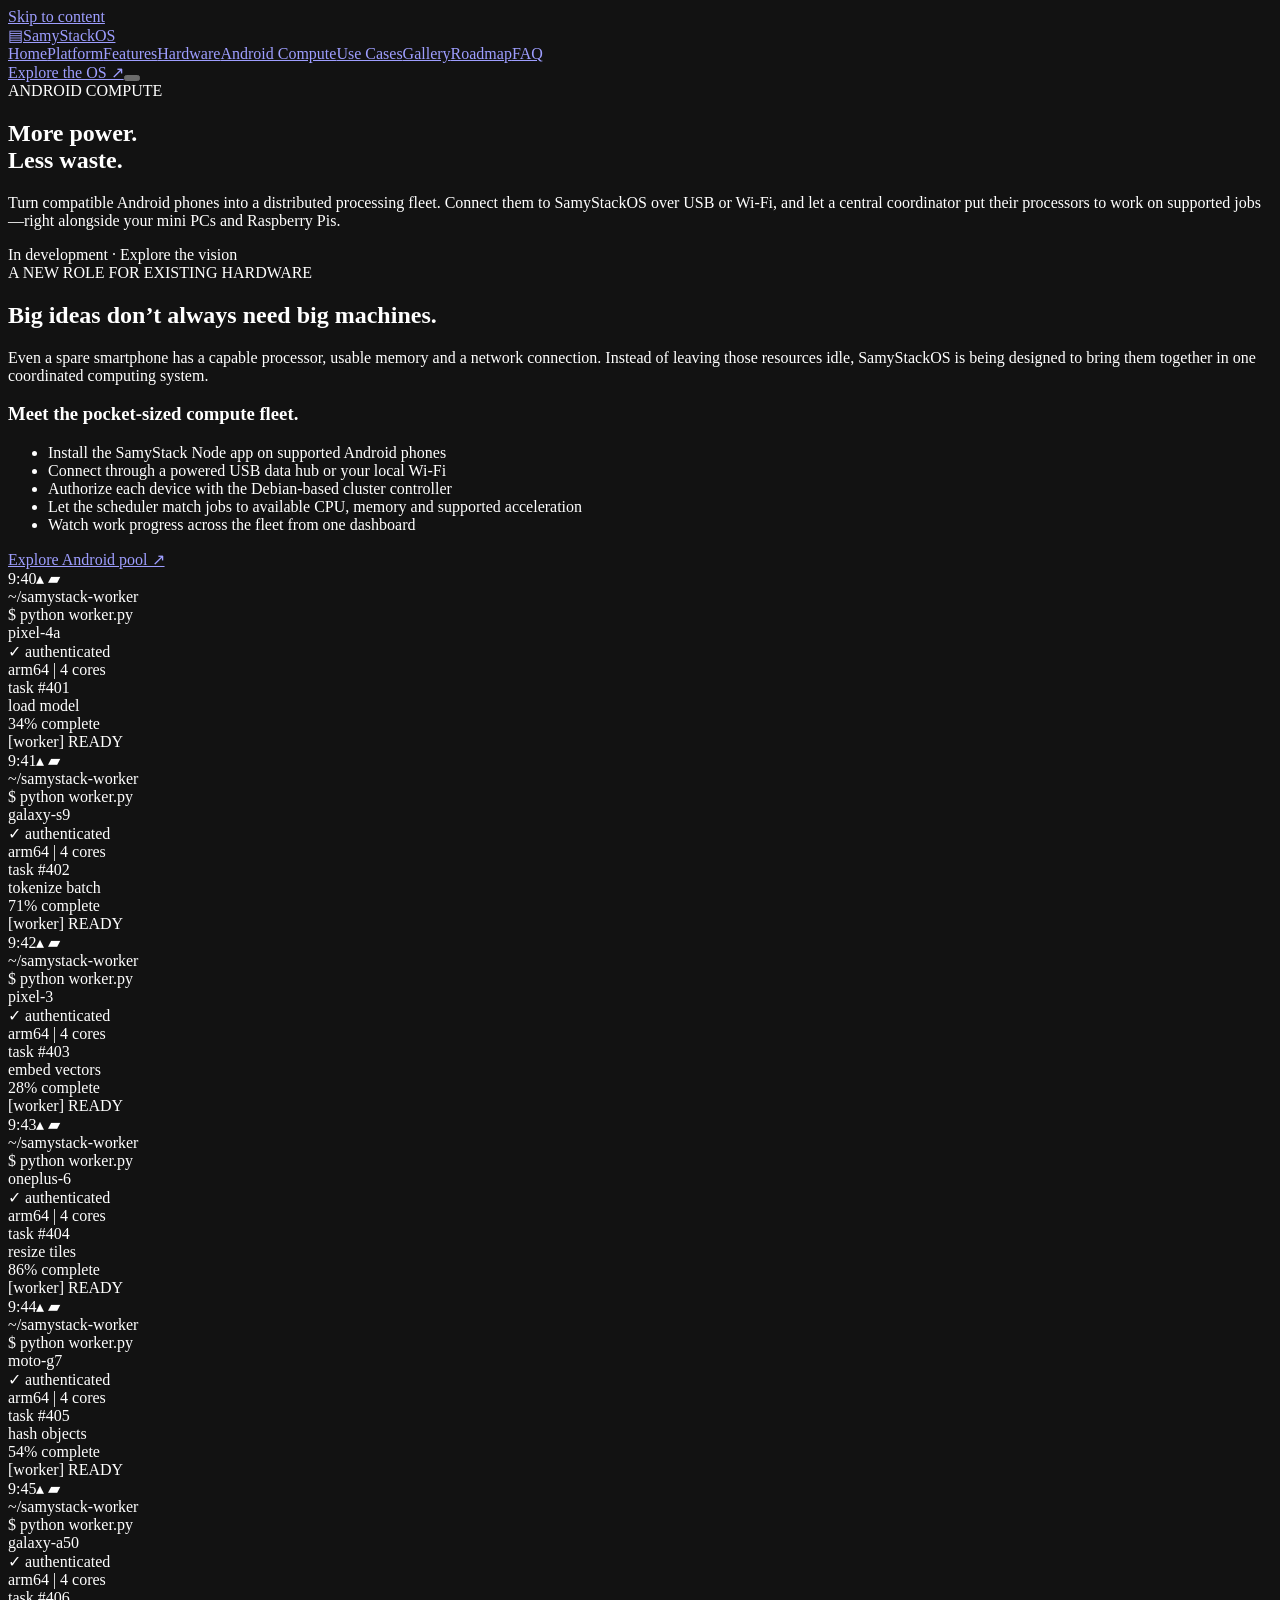
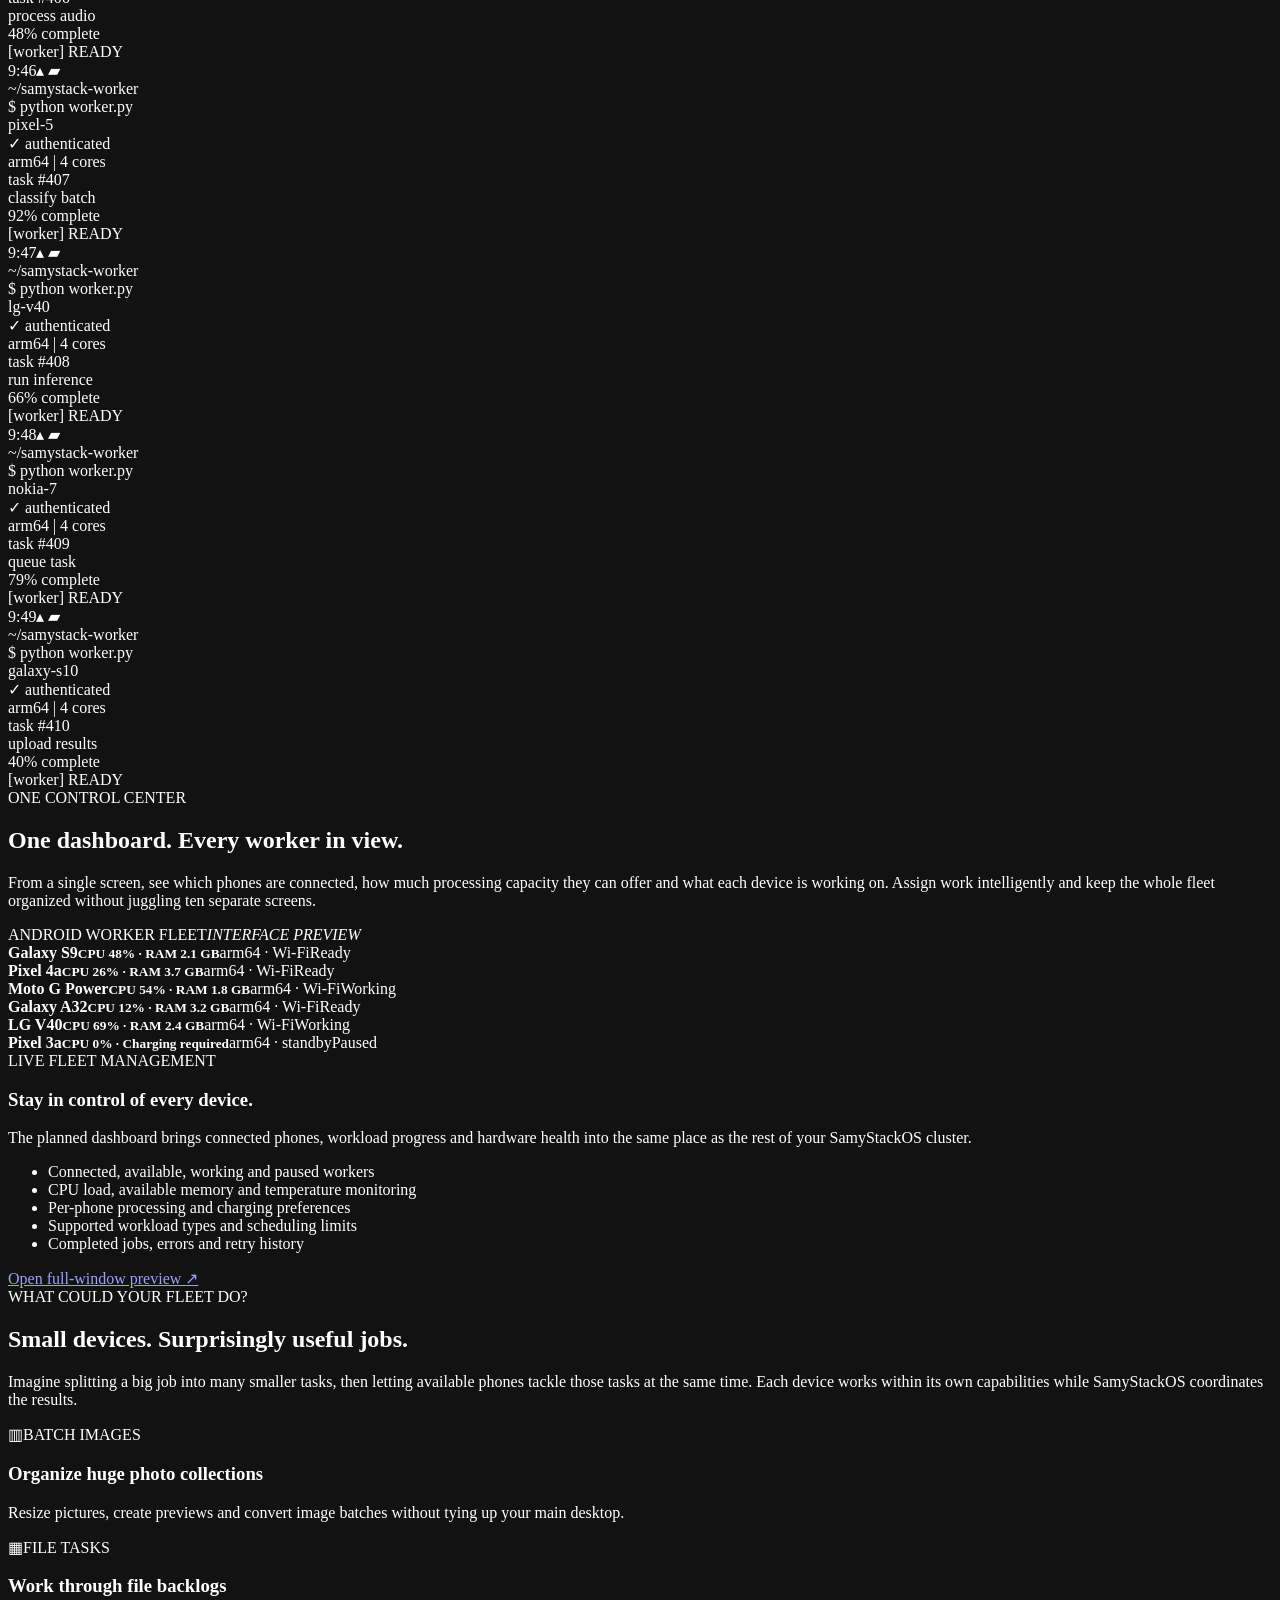
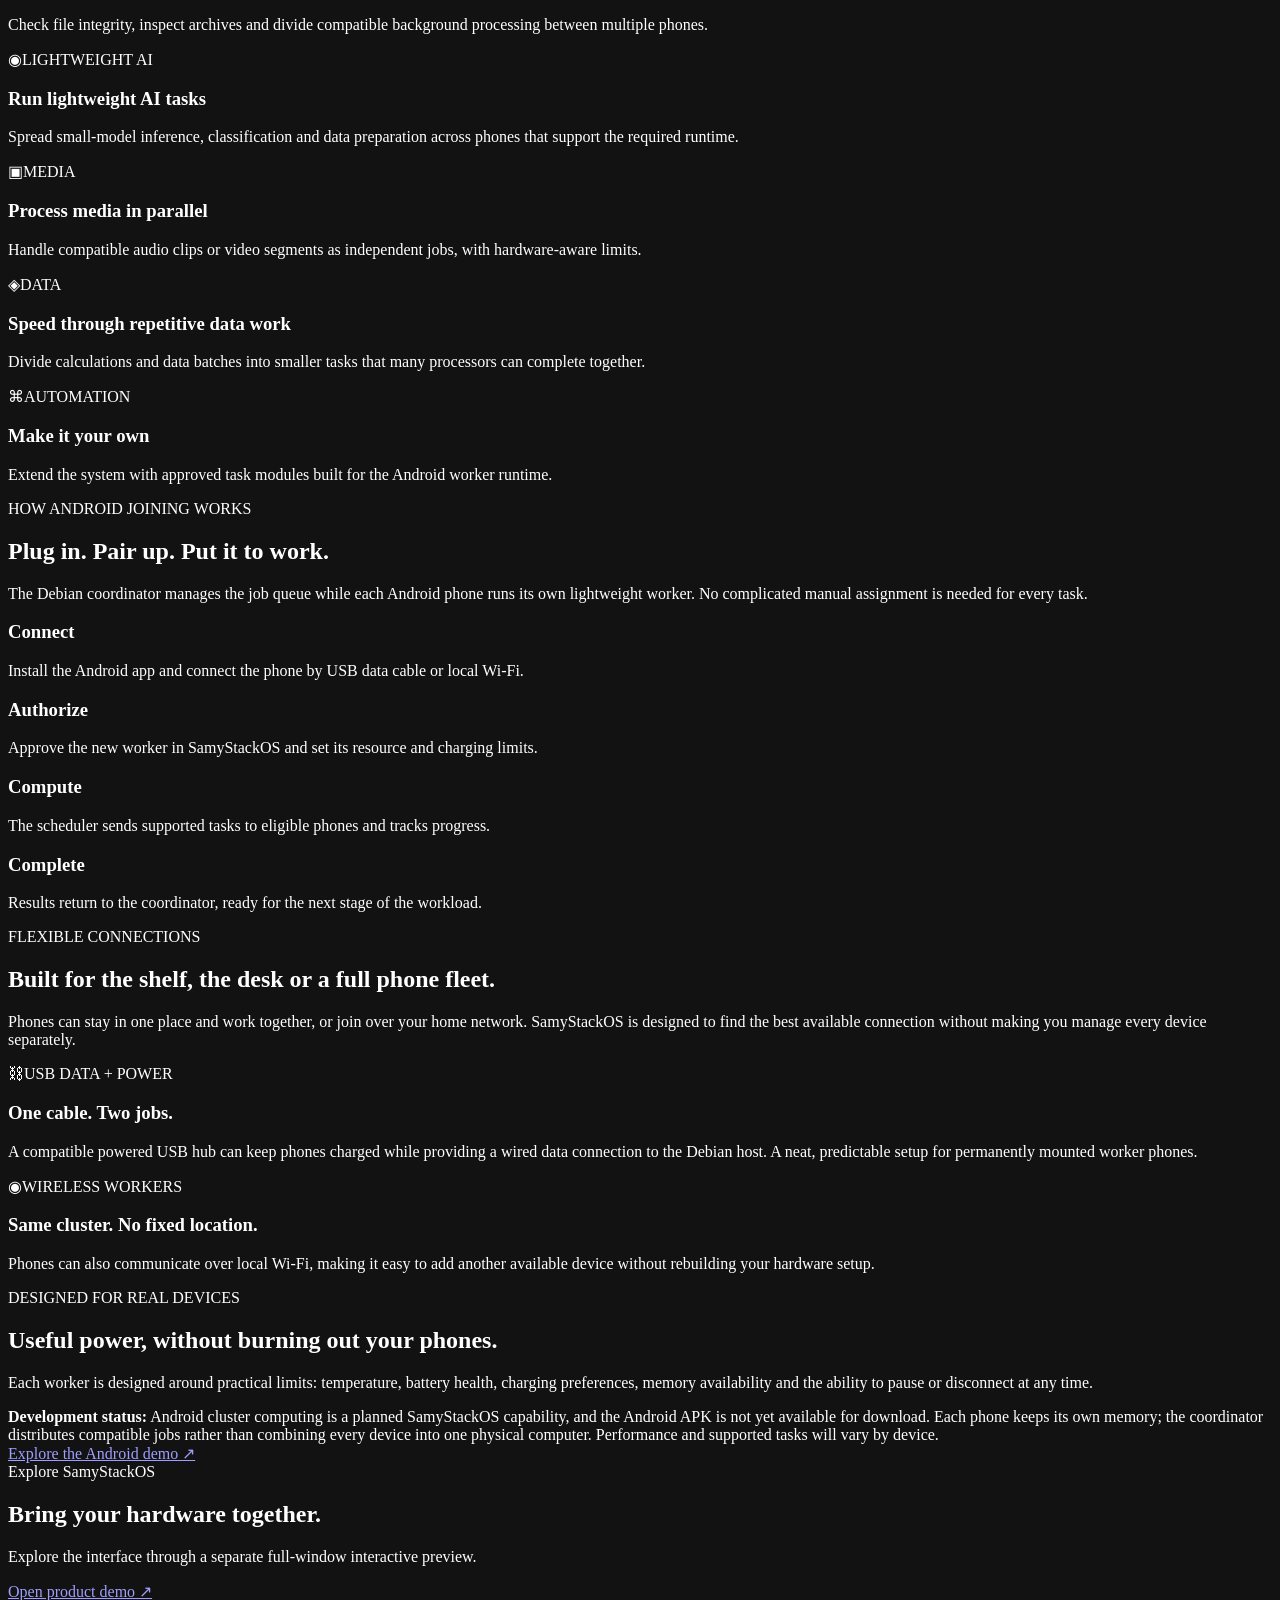
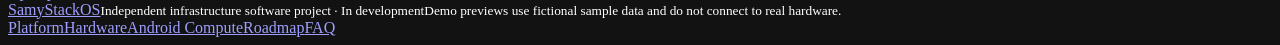
==== commit 04ba81ce: "Rewrite Android Compute page as clear public product story, USB/Wi-Fi join workflow and real-world u" ====
--- a/docs/android/index.html
+++ b/docs/android/index.html
@@ -1 +1 @@
-<!doctype html><html lang="en"><head><meta charset="utf-8"><meta name="viewport" content="width=device-width,initial-scale=1"><meta name="theme-color" content="#111611"><meta name="color-scheme" content="dark"><title>Android Compute | SamyStackOS</title><meta name="description" content="Repurpose old Android phones as secure, opt-in distributed compute workers in a SamyStackOS cluster."><link rel="icon" href="/favicon.svg" type="image/svg+xml"><link rel="stylesheet" href="/rack-theme.css?v=20261114blackorange2"><script defer src="/site-theme.js?v=20261114photo1"></script><link rel="canonical" href="https://samystack.com/android/"><meta property="og:type" content="website"><meta property="og:site_name" content="SamyStackOS"><meta property="og:title" content="Android Compute | SamyStackOS"><meta property="og:description" content="Repurpose old Android phones as secure, opt-in distributed compute workers in a SamyStackOS cluster."><meta property="og:url" content="https://samystack.com/android/"><meta property="og:image" content="https://samystack.com/images/rack-wall.webp"></head><body class="rack-site"><div class="topline"></div><a href="#main" class="skip-link">Skip to content</a><header class="site-nav"><div class="wrap nav-shell"><a href="/" class="brand" aria-label="SamyStackOS home"><span class="brand-symbol">▤</span><span class="brand-name">SamyStack<span>OS</span></span></a><nav id="main-menu" class="desktop-links" aria-label="Main navigation"><a href="/">Home</a><a href="/platform/">Platform</a><a href="/features/">Features</a><a href="/hardware/">Hardware</a><a href="/android/" aria-current="page">Android Compute</a><a href="/use-cases/">Use Cases</a><a href="/gallery/">Gallery</a><a href="/roadmap/">Roadmap</a><a href="/faq/">FAQ</a></nav><a class="nav-action" href="/demo/?view=overview">Explore the OS ↗</a><button type="button" class="menu-toggle" aria-label="Open navigation" aria-controls="main-menu" aria-expanded="false"><i></i><i></i><i></i></button></div></header><main id="main"><section class="page-intro android-hero"><div class="wrap"><span class="eyebrow">ANDROID COMPUTE / PLANNED</span><h1>Your old Android phones.<br><span class='blue'>Your next compute workers.</span></h1><p>A dedicated Android worker app could let compatible spare smartphones contribute real processing time to a mixed SamyStackOS cluster. Not merely a dashboard or remote control.</p><div class="status-line">Product concept · Active development</div></div></section><section class="segment "><div class="wrap"><div class="section-lead"><span class="eyebrow">REUSE MORE HARDWARE</span><h2>The drawer full of old phones is a resource.</h2><p>The intended approach is a bounded native Android worker, paired securely to a local server scheduler. Each job must actually be compatible with the phone.</p></div><div class="split"><div><h3>Phones that participate.</h3><ul class="bullet-list"><li>Install the proposed SamyStack Worker app</li><li>Pair with the controller after explicit approval</li><li>Advertise CPU architecture, memory, thermals and power policy</li><li>Receive compatible, isolated work units</li><li>Return verified results or safely retry on another node</li></ul><div class="btn-group"><a href="/demo/?view=android" class="btn-primary">Explore Android pool ↗</a></div></div><div class="phone-cluster-frame"><div class="phone-fleet" role="img" aria-label="10 Android smartphones showing worker shell terminals"><div class="worker-phone"><div class="phone-speaker"></div><div class="phone-status"><span>9:40</span><span>▴ ▰</span></div><div class="phone-terminal"><div class="terminal-head">~/samystack-worker</div><div><span class="term-orange">$</span> python worker.py</div><div class="term-muted">pixel-4a</div><div><span class="term-orange">✓</span> authenticated</div><div class="term-muted">arm64 | 4 cores</div><div>task #401</div><div class="term-orange">load model</div><div class="term-muted">34% complete</div><div class="term-progress"><b style="width:34%"></b></div><div class="term-muted">[worker] READY</div></div><div class="phone-bottom"></div></div><div class="worker-phone"><div class="phone-speaker"></div><div class="phone-status"><span>9:41</span><span>▴ ▰</span></div><div class="phone-terminal"><div class="terminal-head">~/samystack-worker</div><div><span class="term-orange">$</span> python worker.py</div><div class="term-muted">galaxy-s9</div><div><span class="term-orange">✓</span> authenticated</div><div class="term-muted">arm64 | 4 cores</div><div>task #402</div><div class="term-orange">tokenize batch</div><div class="term-muted">71% complete</div><div class="term-progress"><b style="width:71%"></b></div><div class="term-muted">[worker] READY</div></div><div class="phone-bottom"></div></div><div class="worker-phone"><div class="phone-speaker"></div><div class="phone-status"><span>9:42</span><span>▴ ▰</span></div><div class="phone-terminal"><div class="terminal-head">~/samystack-worker</div><div><span class="term-orange">$</span> python worker.py</div><div class="term-muted">pixel-3</div><div><span class="term-orange">✓</span> authenticated</div><div class="term-muted">arm64 | 4 cores</div><div>task #403</div><div class="term-orange">embed vectors</div><div class="term-muted">28% complete</div><div class="term-progress"><b style="width:28%"></b></div><div class="term-muted">[worker] READY</div></div><div class="phone-bottom"></div></div><div class="worker-phone"><div class="phone-speaker"></div><div class="phone-status"><span>9:43</span><span>▴ ▰</span></div><div class="phone-terminal"><div class="terminal-head">~/samystack-worker</div><div><span class="term-orange">$</span> python worker.py</div><div class="term-muted">oneplus-6</div><div><span class="term-orange">✓</span> authenticated</div><div class="term-muted">arm64 | 4 cores</div><div>task #404</div><div class="term-orange">resize tiles</div><div class="term-muted">86% complete</div><div class="term-progress"><b style="width:86%"></b></div><div class="term-muted">[worker] READY</div></div><div class="phone-bottom"></div></div><div class="worker-phone"><div class="phone-speaker"></div><div class="phone-status"><span>9:44</span><span>▴ ▰</span></div><div class="phone-terminal"><div class="terminal-head">~/samystack-worker</div><div><span class="term-orange">$</span> python worker.py</div><div class="term-muted">moto-g7</div><div><span class="term-orange">✓</span> authenticated</div><div class="term-muted">arm64 | 4 cores</div><div>task #405</div><div class="term-orange">hash objects</div><div class="term-muted">54% complete</div><div class="term-progress"><b style="width:54%"></b></div><div class="term-muted">[worker] READY</div></div><div class="phone-bottom"></div></div><div class="worker-phone"><div class="phone-speaker"></div><div class="phone-status"><span>9:45</span><span>▴ ▰</span></div><div class="phone-terminal"><div class="terminal-head">~/samystack-worker</div><div><span class="term-orange">$</span> python worker.py</div><div class="term-muted">galaxy-a50</div><div><span class="term-orange">✓</span> authenticated</div><div class="term-muted">arm64 | 4 cores</div><div>task #406</div><div class="term-orange">process audio</div><div class="term-muted">48% complete</div><div class="term-progress"><b style="width:48%"></b></div><div class="term-muted">[worker] READY</div></div><div class="phone-bottom"></div></div><div class="worker-phone"><div class="phone-speaker"></div><div class="phone-status"><span>9:46</span><span>▴ ▰</span></div><div class="phone-terminal"><div class="terminal-head">~/samystack-worker</div><div><span class="term-orange">$</span> python worker.py</div><div class="term-muted">pixel-5</div><div><span class="term-orange">✓</span> authenticated</div><div class="term-muted">arm64 | 4 cores</div><div>task #407</div><div class="term-orange">classify batch</div><div class="term-muted">92% complete</div><div class="term-progress"><b style="width:92%"></b></div><div class="term-muted">[worker] READY</div></div><div class="phone-bottom"></div></div><div class="worker-phone"><div class="phone-speaker"></div><div class="phone-status"><span>9:47</span><span>▴ ▰</span></div><div class="phone-terminal"><div class="terminal-head">~/samystack-worker</div><div><span class="term-orange">$</span> python worker.py</div><div class="term-muted">lg-v40</div><div><span class="term-orange">✓</span> authenticated</div><div class="term-muted">arm64 | 4 cores</div><div>task #408</div><div class="term-orange">run inference</div><div class="term-muted">66% complete</div><div class="term-progress"><b style="width:66%"></b></div><div class="term-muted">[worker] READY</div></div><div class="phone-bottom"></div></div><div class="worker-phone"><div class="phone-speaker"></div><div class="phone-status"><span>9:48</span><span>▴ ▰</span></div><div class="phone-terminal"><div class="terminal-head">~/samystack-worker</div><div><span class="term-orange">$</span> python worker.py</div><div class="term-muted">nokia-7</div><div><span class="term-orange">✓</span> authenticated</div><div class="term-muted">arm64 | 4 cores</div><div>task #409</div><div class="term-orange">queue task</div><div class="term-muted">79% complete</div><div class="term-progress"><b style="width:79%"></b></div><div class="term-muted">[worker] READY</div></div><div class="phone-bottom"></div></div><div class="worker-phone"><div class="phone-speaker"></div><div class="phone-status"><span>9:49</span><span>▴ ▰</span></div><div class="phone-terminal"><div class="terminal-head">~/samystack-worker</div><div><span class="term-orange">$</span> python worker.py</div><div class="term-muted">galaxy-s10</div><div><span class="term-orange">✓</span> authenticated</div><div class="term-muted">arm64 | 4 cores</div><div>task #410</div><div class="term-orange">upload results</div><div class="term-muted">40% complete</div><div class="term-progress"><b style="width:40%"></b></div><div class="term-muted">[worker] READY</div></div><div class="phone-bottom"></div></div></div></div></div></div></section><section class="segment alt"><div class="wrap"><div class="section-lead"><span class="eyebrow">WORKER OVERVIEW</span><h2>See phones as actual cluster members.</h2><p>A sample view of how multiple Android phones could appear in the management console. These are sample devices and statuses, not live connections.</p></div><div class="split"><div class="device-ui" aria-label="Android worker pool sample screenshot"><div class="device-ui-title"><span>ANDROID COMPUTE POOL / DEMO</span><em>WORKER AGENT CONCEPT</em></div><div class="device-ui-row"><strong>Galaxy S9<small>CPU 48% · RAM 2.1 GB</small></strong><span>arm64 · Wi-Fi</span><span class="online">Ready</span></div><div class="device-ui-row"><strong>Pixel 4a<small>CPU 26% · RAM 3.7 GB</small></strong><span>arm64 · Wi-Fi</span><span class="online">Ready</span></div><div class="device-ui-row"><strong>Moto G Power<small>CPU 54% · RAM 1.8 GB</small></strong><span>arm64 · Wi-Fi</span><span class="online">Working</span></div><div class="device-ui-row"><strong>Galaxy A32<small>CPU 12% · RAM 3.2 GB</small></strong><span>arm64 · Wi-Fi</span><span class="online">Ready</span></div><div class="device-ui-row"><strong>LG V40<small>CPU 69% · RAM 2.4 GB</small></strong><span>arm64 · Wi-Fi</span><span class="online">Working</span></div><div class="device-ui-row"><strong>Pixel 3a<small>CPU 0% · Charging required</small></strong><span>arm64 · standby</span><span class="idle">Paused</span></div></div><div><span class="eyebrow">IN THE CONTROL CENTER</span><h3>Know exactly what each phone contributes.</h3><p>From a single worker screen, review health, resource availability, charger policy, supported runtime and any assigned jobs.</p><ul class="bullet-list"><li>Online, idle, processing or paused states</li><li>CPU and memory limits per worker</li><li>Battery and thermal protections</li><li>Compatible runtime identification</li><li>Job history and failure reasons</li></ul><a class="btn-secondary" href="/demo/?view=android">Open full-window preview ↗</a></div></div></div></section><section class="segment "><div class="wrap"><div class="section-lead"><span class="eyebrow">REALISTIC WORKLOADS</span><h2>Divide tasks. Run them where they fit.</h2><p>A distributed scheduler can break supported work into independent chunks and assign each to an eligible device.</p></div><div class="section-grid "><article class="tile"><span class="tile-icon" aria-hidden="true">▥</span><span class="tiny">BATCH IMAGES</span><h3>Image transformations</h3><p>Generate thumbnails, resize photos and run independent format conversions across ARM workers.</p></article><article class="tile"><span class="tile-icon" aria-hidden="true">▦</span><span class="tiny">FILE TASKS</span><h3>File processing</h3><p>Compute checksums, verify archives and perform compatible chunked compression or analysis.</p></article><article class="tile"><span class="tile-icon" aria-hidden="true">◉</span><span class="tiny">LIGHTWEIGHT AI</span><h3>On-device inference</h3><p>Run small supported models or classifiers where the device has sufficient capacity and runtime support.</p></article><article class="tile"><span class="tile-icon" aria-hidden="true">▣</span><span class="tiny">MEDIA</span><h3>Audio and video segments</h3><p>Use supported codecs and manageable segment sizes for selected transcode tasks without assuming desktop-class performance.</p></article><article class="tile"><span class="tile-icon" aria-hidden="true">◈</span><span class="tiny">DATA</span><h3>Parallel calculations</h3><p>Process independent records, batch calculations and partitioned analytics tasks.</p></article><article class="tile"><span class="tile-icon" aria-hidden="true">⌘</span><span class="tiny">AUTOMATION</span><h3>Custom task modules</h3><p>Support reviewed task packages with explicit permissions and resource quotas.</p></article></div></div></section><section class="segment alt"><div class="wrap"><div class="section-lead"><span class="eyebrow">HOW IT OPERATES</span><h2>Four steps from enrollment to completed job.</h2><p>Jobs are not simply moved between different operating systems; the scheduler chooses a compatible runtime.</p></div><div class="steps"><article class="step"><h3>Pair</h3><p>Approve a phone on the local network and create a restricted worker identity.</p></article><article class="step"><h3>Match</h3><p>Check architecture, memory, charging and thermal policy before allocating work.</p></article><article class="step"><h3>Execute</h3><p>Run a bounded, signed or validated task inside an app-managed worker runtime.</p></article><article class="step"><h3>Return</h3><p>Verify output, collect status and retry unfinished work when necessary.</p></article></div></div></section><section class="segment "><div class="wrap"><div class="section-lead"><span class="eyebrow">DESIGN SAFETY</span><h2>Owner control comes first.</h2><p>A worker app should offer charging-only operation, Wi-Fi restrictions, thermal throttling, low-battery cutoffs, a pause button and easy removal from the cluster.</p></div><div class="note">Android's background execution limits, battery health, thermal limits and available memory vary by device. Workload eligibility must be tested. This approach does not merge phone RAM with PC RAM or turn Android into an x86 hypervisor. The proposed Android worker app is not yet available for download.</div><div class="section-cta"><a class="btn-primary" href="/demo/?view=android">Explore the Android demo ↗</a></div></div></section></main><section class="bottom-band"><div class="wrap"><div><span class="eyebrow">Explore SamyStackOS</span><h2>Bring your hardware together.</h2><p>Explore the interface through a separate full-window interactive preview.</p></div><a class="btn-primary" href="/demo/?view=overview">Open product demo ↗</a></div></section><footer class="footer"><div class="wrap footer-shell"><div><a class="footer-brand" href="/">SamyStack<span>OS</span></a><small>Independent infrastructure software project · In development</small><small>Demo previews use fictional sample data and do not connect to real hardware.</small></div><div class="footer-links"><a href="/platform/">Platform</a><a href="/hardware/">Hardware</a><a href="/android/">Android Compute</a><a href="/roadmap/">Roadmap</a><a href="/faq/">FAQ</a></div></div></footer></body></html>+<!doctype html><html lang="en"><head><meta charset="utf-8"><meta name="viewport" content="width=device-width,initial-scale=1"><meta name="theme-color" content="#111611"><meta name="color-scheme" content="dark"><title>Android Compute | Give Spare Phones a Second Life | SamyStackOS</title><meta name="description" content="Explore how SamyStackOS will connect spare Android phones by USB or Wi-Fi and turn their processors into a coordinated compute fleet."><link rel="icon" href="/favicon.svg" type="image/svg+xml"><link rel="stylesheet" href="/rack-theme.css?v=20261114blackorange2"><script defer src="/site-theme.js?v=20261114photo1"></script><link rel="canonical" href="https://samystack.com/android/"><meta property="og:type" content="website"><meta property="og:site_name" content="SamyStackOS"><meta property="og:title" content="Android Compute | A Second Life for Spare Phones"><meta property="og:description" content="Repurpose old Android phones as secure, opt-in distributed compute workers in a SamyStackOS cluster."><meta property="og:url" content="https://samystack.com/android/"><meta property="og:image" content="https://samystack.com/images/rack-wall.webp"></head><body class="rack-site"><div class="topline"></div><a href="#main" class="skip-link">Skip to content</a><header class="site-nav"><div class="wrap nav-shell"><a href="/" class="brand" aria-label="SamyStackOS home"><span class="brand-symbol">▤</span><span class="brand-name">SamyStack<span>OS</span></span></a><nav id="main-menu" class="desktop-links" aria-label="Main navigation"><a href="/">Home</a><a href="/platform/">Platform</a><a href="/features/">Features</a><a href="/hardware/">Hardware</a><a href="/android/" aria-current="page">Android Compute</a><a href="/use-cases/">Use Cases</a><a href="/gallery/">Gallery</a><a href="/roadmap/">Roadmap</a><a href="/faq/">FAQ</a></nav><a class="nav-action" href="/demo/?view=overview">Explore the OS ↗</a><button type="button" class="menu-toggle" aria-label="Open navigation" aria-controls="main-menu" aria-expanded="false"><i></i><i></i><i></i></button></div></header><main id="main"><section class="page-intro android-hero"><div class="wrap"><span class="eyebrow">ANDROID COMPUTE</span><h1>More power.<br><span class="blue">Less waste.</span></h1><p>Turn compatible Android phones into a distributed processing fleet. Connect them to SamyStackOS over USB or Wi-Fi, and let a central coordinator put their processors to work on supported jobs—right alongside your mini PCs and Raspberry Pis.</p><div class="status-line">In development · Explore the vision</div></div></section><section class="segment "><div class="wrap"><div class="section-lead"><span class="eyebrow">A NEW ROLE FOR EXISTING HARDWARE</span><h2>Big ideas don’t always need big machines.</h2><p>Even a spare smartphone has a capable processor, usable memory and a network connection. Instead of leaving those resources idle, SamyStackOS is being designed to bring them together in one coordinated computing system.</p></div><div class="split"><div><h3>Meet the pocket-sized compute fleet.</h3><ul class="bullet-list"><li>Install the SamyStack Node app on supported Android phones</li><li>Connect through a powered USB data hub or your local Wi-Fi</li><li>Authorize each device with the Debian-based cluster controller</li><li>Let the scheduler match jobs to available CPU, memory and supported acceleration</li><li>Watch work progress across the fleet from one dashboard</li></ul><div class="btn-group"><a href="/demo/?view=android" class="btn-primary">Explore Android pool ↗</a></div></div><div class="phone-cluster-frame"><div class="phone-fleet" role="img" aria-label="10 Android smartphones showing worker shell terminals"><div class="worker-phone"><div class="phone-speaker"></div><div class="phone-status"><span>9:40</span><span>▴ ▰</span></div><div class="phone-terminal"><div class="terminal-head">~/samystack-worker</div><div><span class="term-orange">$</span> python worker.py</div><div class="term-muted">pixel-4a</div><div><span class="term-orange">✓</span> authenticated</div><div class="term-muted">arm64 | 4 cores</div><div>task #401</div><div class="term-orange">load model</div><div class="term-muted">34% complete</div><div class="term-progress"><b style="width:34%"></b></div><div class="term-muted">[worker] READY</div></div><div class="phone-bottom"></div></div><div class="worker-phone"><div class="phone-speaker"></div><div class="phone-status"><span>9:41</span><span>▴ ▰</span></div><div class="phone-terminal"><div class="terminal-head">~/samystack-worker</div><div><span class="term-orange">$</span> python worker.py</div><div class="term-muted">galaxy-s9</div><div><span class="term-orange">✓</span> authenticated</div><div class="term-muted">arm64 | 4 cores</div><div>task #402</div><div class="term-orange">tokenize batch</div><div class="term-muted">71% complete</div><div class="term-progress"><b style="width:71%"></b></div><div class="term-muted">[worker] READY</div></div><div class="phone-bottom"></div></div><div class="worker-phone"><div class="phone-speaker"></div><div class="phone-status"><span>9:42</span><span>▴ ▰</span></div><div class="phone-terminal"><div class="terminal-head">~/samystack-worker</div><div><span class="term-orange">$</span> python worker.py</div><div class="term-muted">pixel-3</div><div><span class="term-orange">✓</span> authenticated</div><div class="term-muted">arm64 | 4 cores</div><div>task #403</div><div class="term-orange">embed vectors</div><div class="term-muted">28% complete</div><div class="term-progress"><b style="width:28%"></b></div><div class="term-muted">[worker] READY</div></div><div class="phone-bottom"></div></div><div class="worker-phone"><div class="phone-speaker"></div><div class="phone-status"><span>9:43</span><span>▴ ▰</span></div><div class="phone-terminal"><div class="terminal-head">~/samystack-worker</div><div><span class="term-orange">$</span> python worker.py</div><div class="term-muted">oneplus-6</div><div><span class="term-orange">✓</span> authenticated</div><div class="term-muted">arm64 | 4 cores</div><div>task #404</div><div class="term-orange">resize tiles</div><div class="term-muted">86% complete</div><div class="term-progress"><b style="width:86%"></b></div><div class="term-muted">[worker] READY</div></div><div class="phone-bottom"></div></div><div class="worker-phone"><div class="phone-speaker"></div><div class="phone-status"><span>9:44</span><span>▴ ▰</span></div><div class="phone-terminal"><div class="terminal-head">~/samystack-worker</div><div><span class="term-orange">$</span> python worker.py</div><div class="term-muted">moto-g7</div><div><span class="term-orange">✓</span> authenticated</div><div class="term-muted">arm64 | 4 cores</div><div>task #405</div><div class="term-orange">hash objects</div><div class="term-muted">54% complete</div><div class="term-progress"><b style="width:54%"></b></div><div class="term-muted">[worker] READY</div></div><div class="phone-bottom"></div></div><div class="worker-phone"><div class="phone-speaker"></div><div class="phone-status"><span>9:45</span><span>▴ ▰</span></div><div class="phone-terminal"><div class="terminal-head">~/samystack-worker</div><div><span class="term-orange">$</span> python worker.py</div><div class="term-muted">galaxy-a50</div><div><span class="term-orange">✓</span> authenticated</div><div class="term-muted">arm64 | 4 cores</div><div>task #406</div><div class="term-orange">process audio</div><div class="term-muted">48% complete</div><div class="term-progress"><b style="width:48%"></b></div><div class="term-muted">[worker] READY</div></div><div class="phone-bottom"></div></div><div class="worker-phone"><div class="phone-speaker"></div><div class="phone-status"><span>9:46</span><span>▴ ▰</span></div><div class="phone-terminal"><div class="terminal-head">~/samystack-worker</div><div><span class="term-orange">$</span> python worker.py</div><div class="term-muted">pixel-5</div><div><span class="term-orange">✓</span> authenticated</div><div class="term-muted">arm64 | 4 cores</div><div>task #407</div><div class="term-orange">classify batch</div><div class="term-muted">92% complete</div><div class="term-progress"><b style="width:92%"></b></div><div class="term-muted">[worker] READY</div></div><div class="phone-bottom"></div></div><div class="worker-phone"><div class="phone-speaker"></div><div class="phone-status"><span>9:47</span><span>▴ ▰</span></div><div class="phone-terminal"><div class="terminal-head">~/samystack-worker</div><div><span class="term-orange">$</span> python worker.py</div><div class="term-muted">lg-v40</div><div><span class="term-orange">✓</span> authenticated</div><div class="term-muted">arm64 | 4 cores</div><div>task #408</div><div class="term-orange">run inference</div><div class="term-muted">66% complete</div><div class="term-progress"><b style="width:66%"></b></div><div class="term-muted">[worker] READY</div></div><div class="phone-bottom"></div></div><div class="worker-phone"><div class="phone-speaker"></div><div class="phone-status"><span>9:48</span><span>▴ ▰</span></div><div class="phone-terminal"><div class="terminal-head">~/samystack-worker</div><div><span class="term-orange">$</span> python worker.py</div><div class="term-muted">nokia-7</div><div><span class="term-orange">✓</span> authenticated</div><div class="term-muted">arm64 | 4 cores</div><div>task #409</div><div class="term-orange">queue task</div><div class="term-muted">79% complete</div><div class="term-progress"><b style="width:79%"></b></div><div class="term-muted">[worker] READY</div></div><div class="phone-bottom"></div></div><div class="worker-phone"><div class="phone-speaker"></div><div class="phone-status"><span>9:49</span><span>▴ ▰</span></div><div class="phone-terminal"><div class="terminal-head">~/samystack-worker</div><div><span class="term-orange">$</span> python worker.py</div><div class="term-muted">galaxy-s10</div><div><span class="term-orange">✓</span> authenticated</div><div class="term-muted">arm64 | 4 cores</div><div>task #410</div><div class="term-orange">upload results</div><div class="term-muted">40% complete</div><div class="term-progress"><b style="width:40%"></b></div><div class="term-muted">[worker] READY</div></div><div class="phone-bottom"></div></div></div></div></div></div></section><section class="segment alt"><div class="wrap"><div class="section-lead"><span class="eyebrow">ONE CONTROL CENTER</span><h2>One dashboard. Every worker in view.</h2><p>From a single screen, see which phones are connected, how much processing capacity they can offer and what each device is working on. Assign work intelligently and keep the whole fleet organized without juggling ten separate screens.</p></div><div class="split"><div class="device-ui" aria-label="Android worker pool sample screenshot"><div class="device-ui-title"><span>ANDROID WORKER FLEET</span><em>INTERFACE PREVIEW</em></div><div class="device-ui-row"><strong>Galaxy S9<small>CPU 48% · RAM 2.1 GB</small></strong><span>arm64 · Wi-Fi</span><span class="online">Ready</span></div><div class="device-ui-row"><strong>Pixel 4a<small>CPU 26% · RAM 3.7 GB</small></strong><span>arm64 · Wi-Fi</span><span class="online">Ready</span></div><div class="device-ui-row"><strong>Moto G Power<small>CPU 54% · RAM 1.8 GB</small></strong><span>arm64 · Wi-Fi</span><span class="online">Working</span></div><div class="device-ui-row"><strong>Galaxy A32<small>CPU 12% · RAM 3.2 GB</small></strong><span>arm64 · Wi-Fi</span><span class="online">Ready</span></div><div class="device-ui-row"><strong>LG V40<small>CPU 69% · RAM 2.4 GB</small></strong><span>arm64 · Wi-Fi</span><span class="online">Working</span></div><div class="device-ui-row"><strong>Pixel 3a<small>CPU 0% · Charging required</small></strong><span>arm64 · standby</span><span class="idle">Paused</span></div></div><div><span class="eyebrow">LIVE FLEET MANAGEMENT</span><h3>Stay in control of every device.</h3><p>The planned dashboard brings connected phones, workload progress and hardware health into the same place as the rest of your SamyStackOS cluster.</p><ul class="bullet-list"><li>Connected, available, working and paused workers</li><li>CPU load, available memory and temperature monitoring</li><li>Per-phone processing and charging preferences</li><li>Supported workload types and scheduling limits</li><li>Completed jobs, errors and retry history</li></ul><a class="btn-secondary" href="/demo/?view=android">Open full-window preview ↗</a></div></div></div></section><section class="segment "><div class="wrap"><div class="section-lead"><span class="eyebrow">WHAT COULD YOUR FLEET DO?</span><h2>Small devices. Surprisingly useful jobs.</h2><p>Imagine splitting a big job into many smaller tasks, then letting available phones tackle those tasks at the same time. Each device works within its own capabilities while SamyStackOS coordinates the results.</p></div><div class="section-grid "><article class="tile"><span class="tile-icon" aria-hidden="true">▥</span><span class="tiny">BATCH IMAGES</span><h3>Organize huge photo collections</h3><p>Resize pictures, create previews and convert image batches without tying up your main desktop.</p></article><article class="tile"><span class="tile-icon" aria-hidden="true">▦</span><span class="tiny">FILE TASKS</span><h3>Work through file backlogs</h3><p>Check file integrity, inspect archives and divide compatible background processing between multiple phones.</p></article><article class="tile"><span class="tile-icon" aria-hidden="true">◉</span><span class="tiny">LIGHTWEIGHT AI</span><h3>Run lightweight AI tasks</h3><p>Spread small-model inference, classification and data preparation across phones that support the required runtime.</p></article><article class="tile"><span class="tile-icon" aria-hidden="true">▣</span><span class="tiny">MEDIA</span><h3>Process media in parallel</h3><p>Handle compatible audio clips or video segments as independent jobs, with hardware-aware limits.</p></article><article class="tile"><span class="tile-icon" aria-hidden="true">◈</span><span class="tiny">DATA</span><h3>Speed through repetitive data work</h3><p>Divide calculations and data batches into smaller tasks that many processors can complete together.</p></article><article class="tile"><span class="tile-icon" aria-hidden="true">⌘</span><span class="tiny">AUTOMATION</span><h3>Make it your own</h3><p>Extend the system with approved task modules built for the Android worker runtime.</p></article></div></div></section><section class="segment alt"><div class="wrap"><div class="section-lead"><span class="eyebrow">HOW ANDROID JOINING WORKS</span><h2>Plug in. Pair up. Put it to work.</h2><p>The Debian coordinator manages the job queue while each Android phone runs its own lightweight worker. No complicated manual assignment is needed for every task.</p></div><div class="steps"><article class="step"><h3>Connect</h3><p>Install the Android app and connect the phone by USB data cable or local Wi-Fi.</p></article><article class="step"><h3>Authorize</h3><p>Approve the new worker in SamyStackOS and set its resource and charging limits.</p></article><article class="step"><h3>Compute</h3><p>The scheduler sends supported tasks to eligible phones and tracks progress.</p></article><article class="step"><h3>Complete</h3><p>Results return to the coordinator, ready for the next stage of the workload.</p></article></div></div></section><section class="segment "><div class="wrap"><div class="section-lead"><span class="eyebrow">FLEXIBLE CONNECTIONS</span><h2>Built for the shelf, the desk or a full phone fleet.</h2><p>Phones can stay in one place and work together, or join over your home network. SamyStackOS is designed to find the best available connection without making you manage every device separately.</p></div><div class="section-grid two"><article class="tile"><span class="tile-icon" aria-hidden="true">⛓</span><span class="tiny">USB DATA + POWER</span><h3>One cable. Two jobs.</h3><p>A compatible powered USB hub can keep phones charged while providing a wired data connection to the Debian host. A neat, predictable setup for permanently mounted worker phones.</p></article><article class="tile"><span class="tile-icon" aria-hidden="true">◉</span><span class="tiny">WIRELESS WORKERS</span><h3>Same cluster. No fixed location.</h3><p>Phones can also communicate over local Wi-Fi, making it easy to add another available device without rebuilding your hardware setup.</p></article></div></div></section><section class="segment "><div class="wrap"><div class="section-lead"><span class="eyebrow">DESIGNED FOR REAL DEVICES</span><h2>Useful power, without burning out your phones.</h2><p>Each worker is designed around practical limits: temperature, battery health, charging preferences, memory availability and the ability to pause or disconnect at any time.</p></div><div class="note"><strong>Development status:</strong> Android cluster computing is a planned SamyStackOS capability, and the Android APK is not yet available for download. Each phone keeps its own memory; the coordinator distributes compatible jobs rather than combining every device into one physical computer. Performance and supported tasks will vary by device.</div><div class="section-cta"><a class="btn-primary" href="/demo/?view=android">Explore the Android demo ↗</a></div></div></section></main><section class="bottom-band"><div class="wrap"><div><span class="eyebrow">Explore SamyStackOS</span><h2>Bring your hardware together.</h2><p>Explore the interface through a separate full-window interactive preview.</p></div><a class="btn-primary" href="/demo/?view=overview">Open product demo ↗</a></div></section><footer class="footer"><div class="wrap footer-shell"><div><a class="footer-brand" href="/">SamyStack<span>OS</span></a><small>Independent infrastructure software project · In development</small><small>Demo previews use fictional sample data and do not connect to real hardware.</small></div><div class="footer-links"><a href="/platform/">Platform</a><a href="/hardware/">Hardware</a><a href="/android/">Android Compute</a><a href="/roadmap/">Roadmap</a><a href="/faq/">FAQ</a></div></div></footer></body></html>
